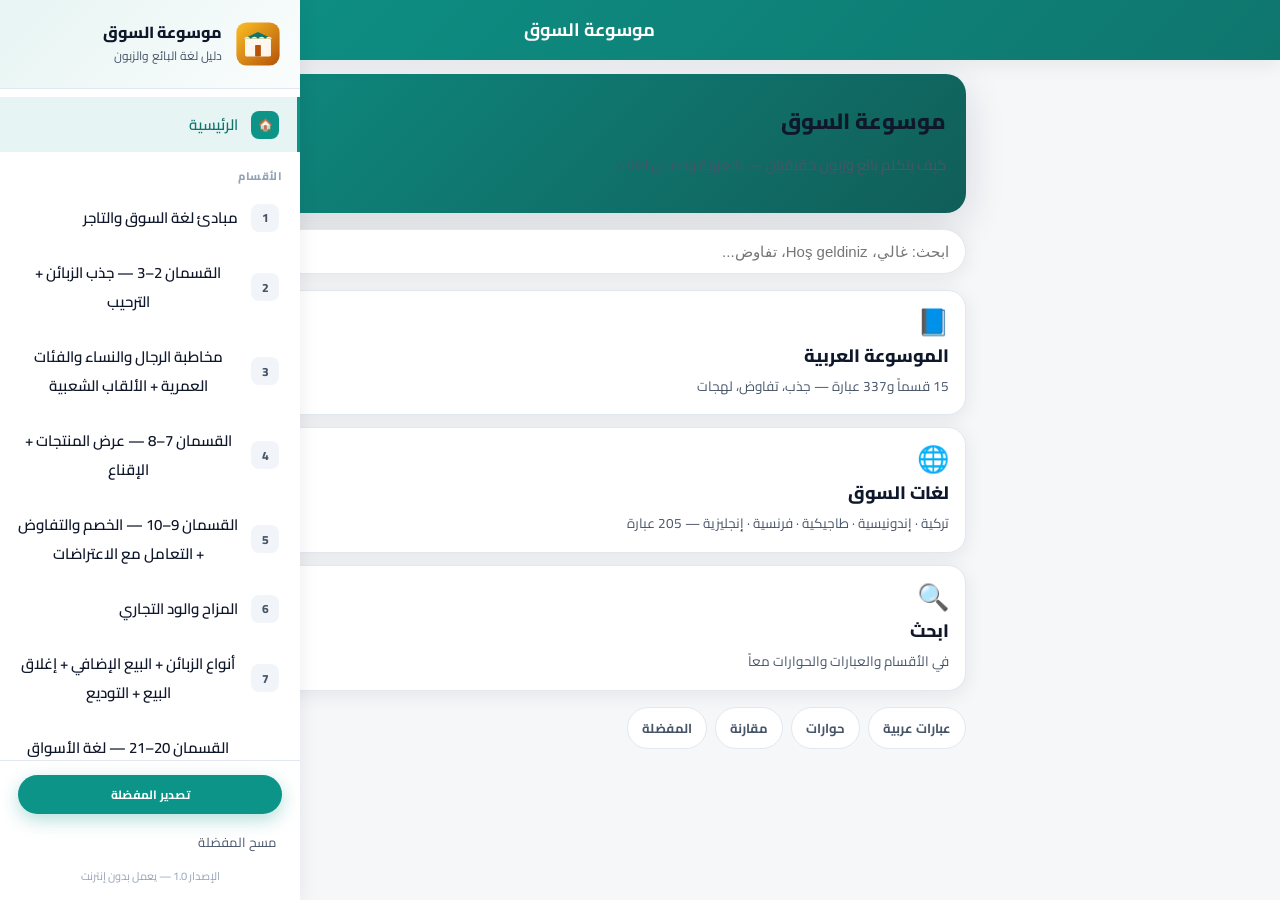
==== Souq/index.html @ 30dc5353 "Copy Souq marketplace from learn repo (arena/01a01a73-learn). Source: https://github.com/hishamalmus" ====
<!DOCTYPE html>
<html lang="ar" dir="rtl">
<head>
  <meta charset="UTF-8" />
  <meta name="viewport" content="width=device-width, initial-scale=1.0, viewport-fit=cover" />
  <meta name="theme-color" content="#b45309" />
  <meta name="description" content="موسوعة لغة السوق والبائع والزبون — دليل شامل لعبارات وأساليب البيع والجذب والتفاوض في الأسواق العربية." />
  <meta name="apple-mobile-web-app-capable" content="yes" />
  <meta name="apple-mobile-web-app-status-bar-style" content="black-translucent" />
  <meta name="apple-mobile-web-app-title" content="موسوعة السوق" />
  <link rel="manifest" href="manifest.json" />
  <link rel="icon" type="image/svg+xml" href="icons/icon-192.svg" />
  <link rel="apple-touch-icon" href="icons/icon-192.svg" />
  <link rel="stylesheet" href="css/styles.css" />
  <title>موسوعة السوق</title>
</head>
<body>
  <div id="app">
    <!-- شاشة البداية -->
    <div id="splash" class="splash">
      <div class="splash-logo">
        <svg viewBox="0 0 200 200" width="120" height="120" aria-hidden="true">
          <defs>
            <linearGradient id="sg" x1="0" y1="0" x2="1" y2="1">
              <stop offset="0%" stop-color="#fbbf24"/>
              <stop offset="100%" stop-color="#b45309"/>
            </linearGradient>
          </defs>
          <rect x="10" y="10" width="180" height="180" rx="42" fill="url(#sg)"/>
          <!-- واجهة المحل -->
          <rect x="46" y="78" width="108" height="74" rx="6" fill="#fff7ed"/>
          <!-- المظلة المخططة -->
          <path d="M40 78 L100 50 L160 78 Z" fill="#0f766e"/>
          <path d="M40 78 q15 -16 30 0 q15 -16 30 0 q15 -16 30 0 q15 -16 30 0 L160 78 Z" fill="#fef3c7"/>
          <!-- الباب -->
          <rect x="88" y="104" width="24" height="48" rx="3" fill="#b45309"/>
          <!-- نجمة/عملة -->
          <circle cx="100" cy="128" r="9" fill="#fbbf24"/>
          <text x="100" y="133" text-anchor="middle" font-size="13" font-weight="800" fill="#92400e">س</text>
        </svg>
      </div>
      <h1 class="splash-title">موسوعة السوق</h1>
      <p class="splash-sub">لغة البائع والزبون في الأسواق العربية</p>
      <div class="splash-loader"><span></span></div>
    </div>

    <!-- الترويسة -->
    <header class="app-header" id="appHeader" hidden>
      <button id="menuBtn" class="icon-btn" aria-label="القائمة">
        <svg viewBox="0 0 24 24" width="24" height="24"><path fill="currentColor" d="M3 6h18v2H3zm0 5h18v2H3zm0 5h18v2H3z"/></svg>
      </button>
      <div class="header-title">
        <h1 id="sectionTitle">موسوعة السوق</h1>
      </div>
      <div class="header-actions">
        <button id="searchBtn" class="icon-btn" aria-label="بحث">
          <svg viewBox="0 0 24 24" width="22" height="22"><path fill="currentColor" d="M15.5 14h-.8l-.3-.3a6.5 6.5 0 10-.7.7l.3.3v.8l5 5 1.5-1.5-5-5zm-6 0A4.5 4.5 0 1114 9.5 4.5 4.5 0 019.5 14z"/></svg>
        </button>
        <button id="textSizeBtn" class="icon-btn" aria-label="حجم الخط">
          <svg viewBox="0 0 24 24" width="22" height="22"><path fill="currentColor" d="M9 4v3h5v12h3V7h5V4H9zm-6 8h3v7h3v-7h3V9H3v3z"/></svg>
        </button>
        <button id="themeBtn" class="icon-btn" aria-label="الوضع الليلي">
          <svg viewBox="0 0 24 24" width="22" height="22"><path fill="currentColor" d="M12 3a9 9 0 1 0 9 9c0-.46-.04-.92-.1-1.36a5.389 5.389 0 0 1-4.4 2.26 5.403 5.403 0 0 1-3.14-9.8c-.44-.06-.9-.1-1.36-.1z"/></svg>
        </button>
        <button id="installBtn" class="icon-btn install-btn" hidden aria-label="تثبيت التطبيق">
          <svg viewBox="0 0 24 24" width="24" height="24"><path fill="currentColor" d="M12 3a1 1 0 011 1v9.59l3.3-3.3a1 1 0 111.4 1.42l-5 5a1 1 0 01-1.4 0l-5-5a1 1 0 111.4-1.42l3.3 3.3V4a1 1 0 011-1zM4 19a1 1 0 011-1h14a1 1 0 110 2H5a1 1 0 01-1-1z"/></svg>
        </button>
      </div>
    </header>

    <!-- القائمة الجانبية -->
    <div id="drawerOverlay" class="drawer-overlay" hidden></div>
    <nav id="drawer" class="drawer" hidden>
      <div class="drawer-header">
        <svg viewBox="0 0 200 200" width="48" height="48">
          <defs><linearGradient id="sg2" x1="0" y1="0" x2="1" y2="1"><stop offset="0%" stop-color="#fbbf24"/><stop offset="100%" stop-color="#b45309"/></linearGradient></defs>
          <rect x="10" y="10" width="180" height="180" rx="42" fill="url(#sg2)"/>
          <rect x="46" y="78" width="108" height="74" rx="6" fill="#fff7ed"/>
          <path d="M40 78 L100 50 L160 78 Z" fill="#0f766e"/>
          <path d="M40 78 q15 -16 30 0 q15 -16 30 0 q15 -16 30 0 q15 -16 30 0 L160 78 Z" fill="#fef3c7"/>
          <rect x="88" y="104" width="24" height="48" rx="3" fill="#b45309"/>
        </svg>
        <div>
          <h2>موسوعة السوق</h2>
          <p>دليل لغة البائع والزبون</p>
        </div>
      </div>
      <ul id="navList" class="nav-list"></ul>
      <div class="drawer-footer">
        <div style="display:flex;gap:10px;justify-content:center;margin-bottom:10px;">
          <button id="exportData" class="btn-primary" style="padding:8px 12px;font-size:12px;">تصدير المفضلة</button>
          <input type="file" id="importDataFile" accept=".json" hidden>
        </div>
        <button id="resetFavs" class="text-btn">مسح المفضلة</button>
        <p class="version">الإصدار 1.0 — يعمل بدون إنترنت</p>
      </div>
    </nav>

    <!-- المحتوى -->
    <main id="content" class="content" hidden></main>

    <!-- شريط التنقل السفلي -->
    <nav class="bottom-nav" id="bottomNav" hidden>
      <button class="nav-tab active" data-route="home">
        <svg viewBox="0 0 24 24" width="22" height="22"><path fill="currentColor" d="M12 3l9 8h-3v9h-5v-6h-2v6H6v-9H3z"/></svg>
        <span>الرئيسية</span>
      </button>
      <button class="nav-tab" data-route="chapters">
        <svg viewBox="0 0 24 24" width="22" height="22"><path fill="currentColor" d="M4 4h7v16H4zm9 0h7v16h-7zM6 7h3v2H6zm9 0h3v2h-3z"/></svg>
        <span>الأقسام</span>
      </button>
      <button class="nav-tab" data-route="phrases">
        <svg viewBox="0 0 24 24" width="22" height="22"><path fill="currentColor" d="M4 6h16v3H4zm0 5h16v3H4zm0 5h10v3H4z"/></svg>
        <span>العبارات</span>
      </button>
      <button class="nav-tab" data-route="languages">
        <svg viewBox="0 0 24 24" width="22" height="22"><path fill="currentColor" d="M12 2a10 10 0 100 20 10 10 0 000-20zm7.4 9h-3.1a15.4 15.4 0 00-1.3-5.3A8.03 8.03 0 0119.4 11zM12 4c.9 1.5 1.7 3.6 2 7H10c.3-3.4 1.1-5.5 2-7zM4.6 13h3.1c.2 1.9.7 3.7 1.3 5.3A8.03 8.03 0 014.6 13zm3.1-2H4.6A8.03 8.03 0 019 5.7 15.4 15.4 0 007.7 11zM12 20c-.9-1.5-1.7-3.6-2-7h4c-.3 3.4-1.1 5.5-2 7zm3.3-1.7c.6-1.6 1.1-3.4 1.3-5.3h3.1a8.03 8.03 0 01-4.4 5.3z"/></svg>
        <span>اللغات</span>
      </button>
    </nav>

    <!-- زر العودة للأعلى -->
    <button id="toTop" class="to-top" hidden aria-label="الأعلى">
      <svg viewBox="0 0 24 24" width="24" height="24"><path fill="currentColor" d="M7.4 15.4L12 10.8l4.6 4.6L18 14l-6-6-6 6z"/></svg>
    </button>

    <div id="toast" class="toast" hidden></div>
  </div>

  <script src="js/data.js"></script>
  <script src="js/app.js"></script>
</body>
</html>
---- Souq/css/styles.css ----
/* ===== الخطوط والإعدادات العامة ===== */
@font-face {
  font-family: 'Cairo';
  src: url('fonts/Cairo-Variable.ttf') format('truetype');
  font-weight: 200 1000;
  font-display: swap;
}
:root{
  --teal-50:#f0fdfa; --teal-100:#ccfbf1; --teal-500:#14b8a6; --teal-600:#0d9488; --teal-700:#0f766e; --teal-800:#115e59;
  --amber:#f59e0b; --amber-light:#fbbf24;
  --rose:#e11d48; --rose-light:#fb7185;
  --green:#16a34a; --blue:#2563eb; --purple:#7c3aed; --orange:#ea580c;
  --bg:#f6f7f9; --surface:#ffffff; --surface-2:#f1f5f9;
  --text:#0f172a; --text-soft:#475569; --text-mute:#94a3b8;
  --border:#e2e8f0; --shadow:0 4px 20px rgba(15,23,42,.08); --shadow-lg:0 12px 40px rgba(15,23,42,.14);
  --radius:16px; --radius-sm:10px;
  --header-h:60px; --bottom-h:64px;
}
[data-theme="dark"]{
  --bg:#0b1220; --surface:#111c30; --surface-2:#0f1829;
  --text:#e8edf5; --text-soft:#aebbd0; --text-mute:#6b7a93;
  --border:#1e2c44; --shadow:0 4px 20px rgba(0,0,0,.4); --shadow-lg:0 12px 40px rgba(0,0,0,.55);
}
*{box-sizing:border-box;margin:0;padding:0;-webkit-tap-highlight-color:transparent}
html{scroll-behavior:smooth}
body{
  font-family:"Cairo", "Segoe UI",Tahoma,"Helvetica Neue",system-ui,sans-serif;
  background:var(--bg); color:var(--text); line-height:1.85;
  -webkit-font-smoothing:antialiased; overflow-x:hidden;
  padding-bottom:env(safe-area-inset-bottom);
}
h1,h2,h3,h4{font-weight:800;line-height:1.4}
button{font-family:inherit;cursor:pointer;border:none;background:none;color:inherit}
ul{list-style:none}
a{color:var(--teal-600);text-decoration:none}
img{max-width:100%}

/* ===== شاشة البداية ===== */
.splash{
  position:fixed;inset:0;z-index:9999;display:flex;flex-direction:column;align-items:center;justify-content:center;
  background:linear-gradient(160deg,#0f766e,#0b1220);color:#fff;text-align:center;gap:16px;
  transition:opacity .6s ease, visibility .6s;
}
.splash.hide{opacity:0;visibility:hidden}
.splash-logo{animation:pulse 2s ease-in-out infinite}
.splash-title{font-size:28px;letter-spacing:.5px}
.splash-sub{color:#99f6e4;font-size:16px;margin-top:-6px}
.splash-loader{width:42px;height:42px;border:3px solid rgba(255,255,255,.2);border-top-color:#fbbf24;border-radius:50%;animation:spin .9s linear infinite}
@keyframes spin{to{transform:rotate(360deg)}}
@keyframes pulse{0%,100%{transform:scale(1)}50%{transform:scale(1.06)}}

/* ===== الترويسة ===== */
.app-header{
  position:fixed;top:0;left:0;right:0;height:var(--header-h);z-index:100;
  display:flex;align-items:center;gap:12px;padding:0 14px;
  background:linear-gradient(135deg,var(--teal-600),var(--teal-700));color:#fff;
  padding-top:env(safe-area-inset-top);box-shadow:var(--shadow);
}
.app-header h1{font-size:18px;font-weight:700;flex:1;text-align:center;margin-top:env(safe-area-inset-top)}
.icon-btn{width:42px;height:42px;border-radius:50%;display:flex;align-items:center;justify-content:center;color:#fff;transition:background .2s}
.icon-btn:active{background:rgba(255,255,255,.18)}
.install-btn{background:rgba(255,255,255,.18)}
.header-actions { display: flex; align-items: center; gap: 8px; }

/* Text Sizer */
.app-content { transition: font-size 0.3s; }
body.text-lg .content, body.text-lg .card p, body.text-lg .card li { font-size: 110%; }
body.text-sm .content, body.text-sm .card p, body.text-sm .card li { font-size: 90%; }


/* ===== القائمة الجانبية ===== */
.drawer-overlay{position:fixed;inset:0;background:rgba(0,0,0,.5);z-index:200;opacity:0;transition:opacity .3s}
.drawer-overlay.show{opacity:1}
.drawer{
  position:fixed;top:0;right:0;bottom:0;width:86%;max-width:340px;z-index:300;
  background:var(--surface);box-shadow:var(--shadow-lg);transform:translateX(100%);
  transition:transform .32s cubic-bezier(.4,0,.2,1);display:flex;flex-direction:column;
  padding-top:env(safe-area-inset-top);
}
.drawer.show{transform:translateX(0)}
.drawer-header{display:flex;align-items:center;gap:12px;padding:20px 18px;border-bottom:1px solid var(--border);background:linear-gradient(135deg,rgba(13,148,136,.1),rgba(13,148,136,.02))}
.drawer-header h2{font-size:16px}
.drawer-header p{font-size:12px;color:var(--text-soft);margin-top:2px}
.nav-list{flex:1;overflow-y:auto;padding:8px 0}
.nav-item{
  display:flex;align-items:center;gap:13px;padding:13px 18px;width:100%;font-size:15px;font-weight:600;
  color:var(--text);transition:background .15s;border-right:3px solid transparent;
}
.nav-item:active{background:var(--surface-2)}
.nav-item.active{background:rgba(13,148,136,.1);color:var(--teal-700);border-right-color:var(--teal-600)}
[data-theme="dark"] .nav-item.active{color:var(--teal-500)}
.nav-item .ni-num{display:inline-flex;align-items:center;justify-content:center;width:28px;height:28px;border-radius:8px;background:var(--surface-2);font-size:12px;font-weight:800;color:var(--text-soft);flex-shrink:0}
.nav-item.active .ni-num{background:var(--teal-600);color:#fff}
.drawer-footer{padding:14px 18px;border-top:1px solid var(--border)}
.text-btn{color:var(--text-soft);font-size:13px;padding:6px}
.text-btn:active{color:var(--rose)}
.version{font-size:11px;color:var(--text-mute);text-align:center;margin-top:6px}

/* ===== المحتوى ===== */
.content{padding:calc(var(--header-h) + 14px) 14px calc(var(--bottom-h) + 24px);max-width:820px;margin:0 auto}

/* البطاقات */
.card{background:var(--surface);border-radius:var(--radius);padding:18px;box-shadow:var(--shadow);margin-bottom:14px;border:1px solid var(--border)}
.card h2{font-size:19px;margin-bottom:10px;display:flex;align-items:center;gap:8px}
.card h3{font-size:16px;margin:14px 0 8px;color:var(--teal-700)}
[data-theme="dark"] .card h3{color:var(--teal-500)}
.card p,.card li{color:var(--text-soft);font-size:15px}
.card ul{padding-right:4px}
.card ul li{position:relative;padding-right:22px;margin:7px 0}
.card ul li::before{content:"";position:absolute;right:4px;top:11px;width:7px;height:7px;border-radius:50%;background:var(--teal-500)}

/* البطل في الرئيسية */
.hero{
  background:linear-gradient(135deg,var(--teal-600),var(--teal-800));color:#fff;border-radius:20px;padding:24px 20px;margin-bottom:16px;
  box-shadow:var(--shadow-lg);position:relative;overflow:hidden;
}
.hero::after{content:"";position:absolute;left:-30px;bottom:-30px;width:140px;height:140px;background:rgba(255,255,255,.08);border-radius:50%}
.hero h1{font-size:22px;margin-bottom:8px}
.hero p{color:#ccfbf1;font-size:14.5px}
.hero-stats{display:flex;gap:10px;margin-top:16px;flex-wrap:wrap}
.hero-stat{background:rgba(255,255,255,.15);border-radius:12px;padding:10px 14px;flex:1;min-width:90px;backdrop-filter:blur(4px)}
.hero-stat .v{font-size:20px;font-weight:800}
.hero-stat .l{font-size:11px;color:#ccfbf1}

/* شبكة الأقسام */
.section-grid{display:grid;grid-template-columns:repeat(2,1fr);gap:12px}
.section-tile{
  background:var(--surface);border-radius:var(--radius);padding:16px 12px;text-align:center;
  box-shadow:var(--shadow);border:1px solid var(--border);transition:transform .15s,box-shadow .15s;
  display:flex;flex-direction:column;align-items:center;gap:8px;
}
.section-tile:active{transform:scale(.97)}
.section-tile .ic{width:48px;height:48px;border-radius:14px;display:flex;align-items:center;justify-content:center;color:#fff;font-size:22px}
.section-tile .t{font-size:13.5px;font-weight:700;color:var(--text);line-height:1.4}
.section-tile .n{font-size:11px;color:var(--text-mute)}

/* علامات الألوان */
.c-teal{background:linear-gradient(135deg,#f59e0b,#b45309)}
.c-amber{background:linear-gradient(135deg,#fbbf24,#d97706)}
.c-rose{background:linear-gradient(135deg,#fb7185,#be123c)}
.c-green{background:linear-gradient(135deg,#34d399,#047857)}
.c-blue{background:linear-gradient(135deg,#60a5fa,#1d4ed8)}
.c-purple{background:linear-gradient(135deg,#a78bfa,#6d28d9)}
.c-orange{background:linear-gradient(135deg,#fb923c,#c2410c)}
.c-slate{background:linear-gradient(135deg,#64748b,#334155)}
.c-cyan{background:linear-gradient(135deg,#22d3ee,#0e7490)}

/* محددات السنوات */
.year-tabs{display:flex;gap:8px;margin-bottom:14px;overflow-x:auto;padding-bottom:4px}
.year-tab{
  padding:10px 18px;border-radius:30px;background:var(--surface);border:1px solid var(--border);
  font-weight:700;font-size:14px;white-space:nowrap;color:var(--text-soft);transition:all .2s
}
.year-tab.active{background:var(--teal-600);color:#fff;border-color:var(--teal-600);box-shadow:0 4px 14px rgba(13,148,136,.35)}
.quarter-block{background:var(--surface);border-radius:var(--radius);padding:16px;margin-bottom:14px;border:1px solid var(--border);box-shadow:var(--shadow)}
.quarter-block > h2{font-size:17px;color:var(--teal-700);margin-bottom:12px;display:flex;align-items:center;gap:8px;flex-wrap:wrap}
[data-theme="dark"] .quarter-block > h2{color:var(--teal-500)}
.month{background:var(--surface-2);border-radius:var(--radius-sm);padding:14px;margin-bottom:10px;border:1px solid var(--border)}
.month h3{font-size:15px;margin:0 0 8px;color:var(--text)}
.week{padding:8px 10px;background:var(--surface);border-radius:8px;margin:6px 0;border-right:3px solid var(--teal-500)}
.week h4{font-size:13.5px;color:var(--teal-700);margin-bottom:4px}
[data-theme="dark"] .week h4{color:var(--teal-500)}
.week li{font-size:13.5px;margin:3px 0;padding-right:18px}
.week li::before{top:10px;width:6px;height:6px}

/* الصناديق المميزة */
.box{border-radius:var(--radius-sm);padding:13px 15px;margin:12px 0;border-right:4px solid}
.box.tip{background:rgba(13,148,136,.08);border-color:var(--teal-600)}
.box.warn{background:rgba(245,158,11,.1);border-color:var(--amber)}
.box.danger{background:rgba(225,29,72,.08);border-color:var(--rose)}
.box.info{background:rgba(37,99,235,.08);border-color:var(--blue)}
.box.success{background:rgba(22,163,74,.08);border-color:var(--green)}
.box .bt{font-weight:800;margin-bottom:4px;display:block}
.box.tip .bt{color:var(--teal-700)}
.box.warn .bt{color:var(--amber)}
.box.danger .bt{color:var(--rose)}
.box.info .bt{color:var(--blue)}
.box.success .bt{color:var(--green)}
[data-theme="dark"] .box{background:rgba(255,255,255,.04)}

/* الجداول */
.table-wrap{overflow-x:auto;margin:12px 0;border-radius:var(--radius-sm);border:1px solid var(--border)}
table{width:100%;border-collapse:collapse;font-size:13.5px;min-width:420px}
th,td{padding:10px 12px;text-align:right;border-bottom:1px solid var(--border)}
th{background:var(--teal-600);color:#fff;font-weight:700;white-space:nowrap}
tr:nth-child(even){background:var(--surface-2)}
td{color:var(--text-soft)}

/* قائمة الأخطاء */
.error-item{background:var(--surface);border-radius:var(--radius-sm);padding:13px 15px;margin-bottom:8px;border:1px solid var(--border);border-right:3px solid var(--rose)}
.error-item .et{font-weight:700;font-size:14.5px;margin-bottom:4px;display:flex;gap:8px;align-items:flex-start}
.error-item .et .num{background:var(--rose);color:#fff;border-radius:6px;padding:1px 8px;font-size:12px;flex-shrink:0}
.error-item .sol{font-size:13.5px;color:var(--text-soft);padding-top:6px;border-top:1px dashed var(--border);margin-top:6px}
.error-item .sol b{color:var(--green)}

/* الحالات العملية */
.scenario{background:var(--surface);border-radius:var(--radius);padding:15px;margin-bottom:12px;border:1px solid var(--border);box-shadow:var(--shadow)}
.scenario h3{font-size:15.5px;margin-bottom:8px;color:var(--text)}
.scenario .sit{background:var(--surface-2);border-radius:8px;padding:10px 12px;font-size:14px;margin-bottom:8px;color:var(--text-soft)}
.scenario .say{background:rgba(13,148,136,.08);border-radius:8px;padding:10px 12px;font-size:14px;color:var(--text);margin-bottom:6px;border-right:3px solid var(--teal-600)}
.scenario .say b{color:var(--teal-700)}
[data-theme="dark"] .scenario .say b{color:var(--teal-500)}

/* البحث */
.search-box{position:relative;margin-bottom:14px}
.search-box input{width:100%;padding:13px 16px 13px 44px;border-radius:30px;border:1px solid var(--border);background:var(--surface);color:var(--text);font-size:15px;box-shadow:var(--shadow)}
.search-box input:focus{outline:none;border-color:var(--teal-500)}
.search-box svg{position:absolute;left:14px;top:50%;transform:translateY(-50%);color:var(--text-mute)}

/* قائمة الكتب/الدورات */
.item-card{display:flex;gap:12px;background:var(--surface);border-radius:var(--radius-sm);padding:12px;margin-bottom:10px;border:1px solid var(--border)}
.item-card .rank{width:38px;height:38px;border-radius:10px;display:flex;align-items:center;justify-content:center;color:#fff;font-weight:800;flex-shrink:0;background:var(--teal-600)}
.item-card .body{flex:1}
.item-card h4{font-size:15px;margin-bottom:3px}
.item-card .meta{font-size:12px;color:var(--text-mute);margin-bottom:5px}
.item-card .desc{font-size:13.5px;color:var(--text-soft)}
.tag{display:inline-block;padding:2px 9px;border-radius:20px;font-size:11px;font-weight:700;margin-left:5px}
.tag.free{background:rgba(22,163,74,.12);color:var(--green)}
.tag.paid{background:rgba(245,158,11,.12);color:var(--amber)}
.tag.stage{background:rgba(13,148,136,.12);color:var(--teal-600)}

/* لوحة المتابعة */
.progress-ring-wrap{display:flex;flex-direction:column;align-items:center;padding:10px 0}
.progress-ring{position:relative;width:150px;height:150px}
.progress-ring svg{transform:rotate(-90deg)}
.progress-ring .pct{position:absolute;inset:0;display:flex;flex-direction:column;align-items:center;justify-content:center}
.progress-ring .pct .n{font-size:34px;font-weight:800;color:var(--teal-600)}
.progress-ring .pct .l{font-size:12px;color:var(--text-mute)}
.goal-section{margin-bottom:16px}
.goal-section h3{font-size:15px;display:flex;align-items:center;gap:7px;margin-bottom:10px}
.check-item{display:flex;align-items:flex-start;gap:10px;padding:11px 12px;background:var(--surface);border-radius:10px;margin-bottom:7px;border:1px solid var(--border);transition:background .2s}
.check-item.done{background:rgba(13,148,136,.07)}
.check-item .chk{width:23px;height:23px;border-radius:6px;border:2px solid var(--border);flex-shrink:0;display:flex;align-items:center;justify-content:center;margin-top:1px;transition:all .2s}
.check-item.done .chk{background:var(--teal-600);border-color:var(--teal-600)}
.check-item .chk svg{width:15px;height:15px;color:#fff;opacity:0}
.check-item.done .chk svg{opacity:1}
.check-item .txt{font-size:14px;color:var(--text);flex:1}
.check-item.done .txt{text-decoration:line-through;color:var(--text-mute)}
.kpi-grid{display:grid;grid-template-columns:repeat(2,1fr);gap:10px}
.kpi{background:var(--surface);border-radius:12px;padding:13px;text-align:center;border:1px solid var(--border)}
.kpi .v{font-size:22px;font-weight:800;color:var(--teal-600)}
.kpi .l{font-size:11.5px;color:var(--text-soft);margin-top:2px}

/* شريط KPIs للتقدم */
.bar{height:8px;background:var(--surface-2);border-radius:8px;overflow:hidden;margin-top:8px}
.bar > span{display:block;height:100%;background:linear-gradient(90deg,var(--teal-500),var(--teal-700));border-radius:8px;transition:width .5s}

/* زر القسم/الإكمال */
.btn-primary{display:inline-flex;align-items:center;justify-content:center;gap:8px;padding:12px 22px;background:var(--teal-600);color:#fff;border-radius:30px;font-weight:700;font-size:15px;box-shadow:0 6px 18px rgba(13,148,136,.3);transition:transform .15s;width:100%}
.btn-primary:active{transform:scale(.98)}
.btn-primary.ghost{background:var(--surface);color:var(--teal-700);border:1.5px solid var(--teal-600);box-shadow:none}

/* تنقل سفلي */
.bottom-nav{
  position:fixed;bottom:0;left:0;right:0;height:var(--bottom-h);z-index:100;
  display:flex;background:var(--surface);border-top:1px solid var(--border);
  padding-bottom:env(safe-area-inset-bottom);box-shadow:0 -4px 20px rgba(15,23,42,.06);
}
.nav-tab{flex:1;display:flex;flex-direction:column;align-items:center;justify-content:center;gap:3px;color:var(--text-mute);font-size:11px;font-weight:600;transition:color .2s}
.nav-tab.active{color:var(--teal-600)}

/* زر الأعلى */
.to-top{position:fixed;bottom:calc(var(--bottom-h) + 14px);left:14px;width:46px;height:46px;border-radius:50%;background:var(--teal-600);color:#fff;display:flex;align-items:center;justify-content:center;box-shadow:var(--shadow-lg);z-index:90}

/* التوست */
.toast{position:fixed;bottom:calc(var(--bottom-h) + 20px);left:50%;transform:translateX(-50%);background:var(--text);color:var(--bg);padding:11px 22px;border-radius:30px;font-size:14px;font-weight:600;z-index:500;box-shadow:var(--shadow-lg);animation:toastIn .3s}
@keyframes toastIn{from{opacity:0;transform:translate(-50%,10px)}to{opacity:1;transform:translate(-50%,0)}}

/* العناوين الفرعية */
.sec-intro{color:var(--text-soft);font-size:14.5px;margin-bottom:14px;padding:12px 14px;background:var(--surface);border-radius:var(--radius-sm);border-right:3px solid var(--teal-500)}

/* شبكة العادات */
.routine-block{display:grid;grid-template-columns:repeat(2,1fr);gap:10px;margin-bottom:14px}
.routine{background:var(--surface);border-radius:14px;padding:14px;border:1px solid var(--border)}
.routine h4{font-size:14px;margin-bottom:8px;display:flex;align-items:center;gap:6px}
.routine.morning h4{color:var(--amber)}
.routine.work h4{color:var(--blue)}
.routine.evening h4{color:var(--purple)}
.routine.night h4{color:var(--teal-600)}
.routine li{font-size:13px;padding-right:16px;margin:5px 0;position:relative}
.routine li::before{content:"";position:absolute;right:2px;top:9px;width:5px;height:5px;border-radius:50%;background:currentColor;opacity:.6}

/* الأكورديون */
.acc-item{background:var(--surface);border:1px solid var(--border);border-radius:12px;margin-bottom:8px;overflow:hidden}
.acc-head{width:100%;display:flex;align-items:center;justify-content:space-between;padding:13px 15px;font-weight:700;font-size:14.5px;text-align:right}
.acc-head .arr{transition:transform .25s;color:var(--teal-600)}
.acc-item.open .acc-head .arr{transform:rotate(180deg)}
.acc-body{max-height:0;overflow:hidden;transition:max-height .3s ease;padding:0 15px}
.acc-item.open .acc-body{max-height:4000px;padding:0 15px 14px}

/* تمارين */
.exercise{background:var(--surface-2);border-radius:10px;padding:11px 13px;margin:8px 0;font-size:14px;border-right:3px solid var(--purple)}
.exercise b{color:var(--purple)}

/* استجابة */
@media(max-width:400px){
  .hero-stats{flex-direction:column}
  .drawer-content{width:100%}
}

@keyframes fadeIn {
  from { opacity: 0; transform: translateY(10px); }
  to { opacity: 1; transform: translateY(0); }
}

@keyframes highlightAnim {
  0% { transform: scale(1); background: var(--card-bg); }
  10% { transform: scale(1.05); background: var(--teal-700); box-shadow: 0 0 20px rgba(13, 148, 136, 0.5); }
  100% { transform: scale(1); background: var(--card-bg); box-shadow: 0 4px 6px var(--shadow); }
}
.highlight-anim {
  animation: highlightAnim 2s ease-out;
  border: 2px solid var(--teal-500) !important;
}

/* Modal Styles */
.coach-modal {
  position: fixed; top: 50%; left: 50%; transform: translate(-50%, -50%);
  width: 90%; max-width: 450px; background: var(--bg); border-radius: 20px;
  box-shadow: 0 25px 50px rgba(0,0,0,0.5); z-index: 2000;
  display: flex; flex-direction: column; max-height: 85vh;
}
.modal-header {
  display: flex; justify-content: space-between; align-items: center;
  padding: 20px; border-bottom: 1px solid var(--border);
}
.modal-header h3 { font-size: 18px; margin: 0; color: var(--text); }
.modal-body {
  padding: 20px; overflow-y: auto; font-size: 15px; line-height: 1.6;
}
.modal-footer {
  padding: 20px; border-top: 1px solid var(--border);
  display: flex; justify-content: flex-end; gap: 10px;
}
.modal-textarea {
  width: 100%; height: 120px; background: rgba(0,0,0,0.1); border: 1px solid var(--border);
  border-radius: 12px; padding: 15px; color: var(--text); font-family: inherit;
  resize: vertical; margin-top: 15px;
}
.modal-textarea:focus { outline: 2px solid var(--primary); }

@media(min-width:640px){
  .section-grid{grid-template-columns:repeat(3,1fr)}
  .kpi-grid{grid-template-columns:repeat(4,1fr)}
  .routine-block{grid-template-columns:repeat(4,1fr)}
}
@media(min-width:900px){
  .drawer{transform:translateX(0);right:auto;left:0;width:300px;box-shadow:var(--shadow)}
  .drawer-overlay{display:none!important}
  .app-header{padding-right:320px}
  .content{margin-right:300px;max-width:none}
  .bottom-nav{display:none}
  #menuBtn{display:none}
  .content{padding-bottom:30px}
}

/* شريط تمرير */
::-webkit-scrollbar{width:7px;height:7px}
::-webkit-scrollbar-thumb{background:var(--border);border-radius:10px}
::-webkit-scrollbar-thumb:hover{background:var(--text-mute)}

/* طباعة */
@media print{.app-header,.bottom-nav,.drawer,.to-top,.btn-primary,.speak-btn{display:none!important}.content{padding:0}}

/* جداول الجوال: كل صف يصير بطاقة */
@media(max-width:700px){
  .table-wrap{border:none;overflow:visible}
  .table-wrap table{min-width:0;border:none}
  .table-wrap thead{display:none}
  .table-wrap tr{
    display:block;background:var(--surface);border:1px solid var(--border);
    border-radius:14px;padding:10px 12px;margin-bottom:10px;box-shadow:var(--shadow);
  }
  .table-wrap td{
    display:flex;justify-content:space-between;align-items:flex-start;gap:12px;
    border:none;padding:7px 0;color:var(--text);
  }
  .table-wrap td+td{border-top:1px dashed var(--border)}
  .table-wrap td::before{
    content:attr(data-label);flex:0 0 38%;font-weight:800;color:var(--teal-700);font-size:12.5px;line-height:1.5;
  }
  [data-theme="dark"] .table-wrap td::before{color:var(--teal-500)}
  .table-wrap td>*{flex:1;text-align:left}
}

/* أزرار النطق */
.say{display:inline-flex;flex-direction:column;align-items:flex-start;gap:2px;vertical-align:middle;margin:3px 4px 3px 0;max-width:100%}
.say-block{display:flex;flex-direction:column;align-items:flex-start;gap:4px;margin:4px 0}
.say-inline{display:flex;flex-direction:column;align-items:flex-start;gap:2px;margin:4px 0}
.say-txt{line-height:1.7}
.say-sep{color:var(--text-mute);padding:0 2px}
.speak-btn{
  display:inline-flex;align-items:center;justify-content:center;gap:4px;
  width:30px;height:30px;border-radius:50%;background:rgba(13,148,136,.14);
  color:var(--teal-700);font-size:14px;vertical-align:middle;margin:0;
  border:1px solid rgba(13,148,136,.22);
}
.speak-btn:active{transform:scale(.92);background:rgba(13,148,136,.22)}
.speak-btn.wide{width:auto;height:30px;padding:0 10px;border-radius:16px;font-size:12.5px;font-weight:800}
[data-theme="dark"] .speak-btn{color:var(--teal-500)}
.phrase-actions{display:flex;flex-wrap:wrap;gap:6px;margin:8px 0}
.eq-box{margin-top:10px;padding-top:8px;border-top:1px dashed var(--border)}
.eq-title{font-size:12.5px;font-weight:800;color:var(--text-soft);margin-bottom:6px}
.eq-chip{
  display:inline-flex;align-items:center;gap:6px;padding:6px 10px;margin:3px 0 3px 4px;
  border-radius:20px;border:1px solid var(--border);background:var(--surface-2);
  font-size:12.5px;font-weight:700;max-width:100%;
}
.eq-chip .eq-txt{overflow:hidden;text-overflow:ellipsis;white-space:nowrap;max-width:180px}

/* حوارات تفاعلية */
.dlg-list{display:flex;flex-direction:column;gap:10px}
.dlg-item{
  background:var(--surface);border:1px solid var(--border);border-radius:16px;
  padding:14px 16px;text-align:right;box-shadow:var(--shadow);
}
.dlg-item .t{font-weight:800;font-size:15.5px}
.dlg-item .n{color:var(--text-mute);font-size:12.5px;margin-top:4px}
.lang-pills{display:flex;gap:6px;overflow-x:auto;padding:4px 0 8px}
.lang-pill{
  flex:0 0 auto;padding:8px 14px;border-radius:22px;border:1px solid var(--border);
  background:var(--surface);font-weight:800;font-size:13px;color:var(--text-soft);
}
.lang-pill.on{background:var(--teal-600);color:#fff;border-color:var(--teal-600)}
.chat{display:flex;flex-direction:column;gap:10px;margin:12px 0}
.bubble{
  max-width:92%;padding:10px 12px;border-radius:16px;position:relative;
  border:1px solid var(--border);background:var(--surface);
}
.bubble.seller{align-self:flex-start;background:rgba(13,148,136,.08);border-color:rgba(13,148,136,.25)}
.bubble.customer{align-self:flex-end;background:var(--surface-2)}
.bubble .who{font-size:11.5px;font-weight:800;color:var(--teal-700);margin-bottom:3px}
.bubble .line{font-size:16px;font-weight:700;line-height:1.7}
.bubble .meaning{font-size:13px;color:var(--text-soft);margin-top:6px}
.bubble.hidden-role .line{filter:blur(6px);user-select:none}
.role-bar{display:flex;gap:8px;flex-wrap:wrap;margin:8px 0}
.hint-note{font-size:13.5px;color:var(--text-soft);background:rgba(245,158,11,.08);border-right:3px solid var(--amber);padding:10px 12px;border-radius:10px;margin:10px 0}

/* ============================================================
   أنماط خاصة بموسوعة السوق (Souq)
   ============================================================ */

/* رأس الفصل */
.chapter-head{background:linear-gradient(135deg,var(--teal-600),var(--teal-800));color:#fff;border-radius:20px;padding:20px;margin-bottom:16px;box-shadow:var(--shadow-lg);position:relative;overflow:hidden}
.chapter-head::after{content:"";position:absolute;left:-30px;bottom:-30px;width:140px;height:140px;background:rgba(255,255,255,.1);border-radius:50%}
.chapter-head .ch-num{display:inline-flex;align-items:center;justify-content:center;width:46px;height:46px;border-radius:14px;background:rgba(255,255,255,.18);font-size:24px;margin-left:12px}
.chapter-head h1{font-size:20px;margin-bottom:6px}
.chapter-head p{color:#fef3c7;font-size:13.5px}

/* جدول المحتويات داخل الفصل */
.toc{background:var(--surface);border:1px solid var(--border);border-radius:var(--radius);padding:14px 16px;margin-bottom:16px;box-shadow:var(--shadow)}
.toc .toc-title{font-size:13px;font-weight:800;color:var(--text-soft);margin-bottom:8px;display:flex;align-items:center;gap:6px}
.toc a{display:block;padding:7px 10px;border-radius:8px;color:var(--text-soft);font-size:14px;transition:background .15s}
.toc a:hover{background:var(--surface-2);color:var(--teal-700)}
[data-theme="dark"] .toc a:hover{color:var(--teal-500)}
.toc a .dot{display:inline-block;width:6px;height:6px;border-radius:50%;background:var(--teal-500);margin-left:8px;vertical-align:middle}

/* اقتباس/صندوق مقدمة الفصل */
blockquote{background:rgba(217,119,6,.08);border-right:4px solid var(--teal-600);border-radius:var(--radius-sm);padding:13px 16px;margin:12px 0;color:var(--text-soft);font-size:14.5px}
[data-theme="dark"] blockquote{background:rgba(245,158,11,.06)}
blockquote p{color:var(--text-soft)}

/* عناوين داخل المحتوى المعروضة من الماركدون */
.content h1{font-size:22px;margin:8px 0 14px;color:var(--text)}
.content h2{font-size:18px;margin:20px 0 10px;color:var(--teal-700);display:flex;align-items:center;gap:8px;scroll-margin-top:calc(var(--header-h) + 16px)}
[data-theme="dark"] .content h2{color:var(--teal-500)}
.content h3{font-size:15.5px;margin:16px 0 8px;color:var(--text)}
.content p{margin:10px 0;color:var(--text-soft);font-size:15px}
.content ul{margin:10px 0;padding-right:4px}
.content ul li{position:relative;padding-right:22px;margin:7px 0;color:var(--text-soft);font-size:15px}
.content ul li::before{content:"";position:absolute;right:4px;top:11px;width:7px;height:7px;border-radius:50%;background:var(--teal-500)}
.content ol{margin:10px 0;padding-right:26px;list-style:arabic-indic}
.content ol li{margin:7px 0;color:var(--text-soft);font-size:15px;padding-right:4px}
.content code{background:var(--surface-2);border:1px solid var(--border);border-radius:6px;padding:1px 6px;font-size:13px;direction:ltr;display:inline-block}
.content a{color:var(--teal-700);text-decoration:underline}
.content hr{border:none;border-top:1px dashed var(--border);margin:18px 0}

/* شارة/وسم صغير */
.badge{display:inline-block;padding:3px 9px;border-radius:20px;font-size:11.5px;font-weight:700;margin:2px 3px 2px 0;background:var(--surface-2);color:var(--text-soft);border:1px solid var(--border)}
.badge.gold{background:rgba(217,119,6,.12);color:var(--teal-700);border-color:rgba(217,119,6,.3)}
.badge.teal{background:rgba(13,148,136,.12);color:var(--teal-600)}
.badge.blue{background:rgba(37,99,235,.12);color:var(--blue)}
.badge.rose{background:rgba(225,29,72,.1);color:var(--rose)}
.badge.green{background:rgba(22,163,74,.12);color:var(--green)}
.badge.purple{background:rgba(124,58,237,.12);color:var(--purple)}
.badge.amber{background:rgba(245,158,11,.15);color:var(--amber)}

/* بطاقة العبارة (قاعدة العبارات) */
.phrase-card{position:relative;background:var(--surface);border:1px solid var(--border);border-radius:var(--radius);padding:15px;margin-bottom:12px;box-shadow:var(--shadow);border-right:4px solid var(--teal-600)}
.phrase-card.ml-card{border-right-color:#7c3aed;padding-left:46px}
.phrase-main{font-size:18px;font-weight:800;color:var(--text);line-height:1.6;margin-bottom:6px}
.ml-orig{font-size:20px;letter-spacing:.2px}
.ml-langline{font-size:12.5px;font-weight:800;color:var(--text-soft);margin-bottom:6px}
.ml-pron{font-size:13.5px;color:var(--teal-700);background:rgba(13,148,136,.08);border-radius:8px;padding:6px 10px;margin:6px 0 8px}
[data-theme="dark"] .ml-pron{color:var(--teal-500);background:rgba(20,184,166,.1)}
.compare-grid{display:grid;grid-template-columns:1fr;gap:10px}
.compare-cell{background:var(--surface-2);border:1px solid var(--border);border-radius:12px;padding:12px}
.compare-card h2{font-size:16px;margin-bottom:12px}
@media(min-width:720px){
  .compare-grid{grid-template-columns:repeat(2,1fr)}
}
@media(min-width:1100px){
  .compare-grid{grid-template-columns:repeat(5,1fr)}
}
.phrase-msa{font-size:14px;color:var(--text-soft);margin-bottom:8px}
.phrase-msa b{color:var(--teal-700)}
[data-theme="dark"] .phrase-msa b{color:var(--teal-500)}
.phrase-meta{display:flex;flex-wrap:wrap;gap:4px;margin:8px 0}
.phrase-notes{font-size:13px;color:var(--text-soft);background:var(--surface-2);border-radius:8px;padding:9px 11px;margin-top:8px}
.phrase-notes b{color:var(--text)}

/* شريط التصفية والبحث */
.filter-bar{background:var(--surface);border:1px solid var(--border);border-radius:var(--radius);padding:13px;margin-bottom:14px;box-shadow:var(--shadow)}
.filter-row{display:flex;gap:8px;flex-wrap:wrap;margin-top:8px}
.filter-select{flex:1;min-width:130px;padding:10px 12px;border-radius:10px;border:1px solid var(--border);background:var(--surface-2);color:var(--text);font-family:inherit;font-size:13.5px}
.filter-select:focus{outline:none;border-color:var(--teal-500)}
.result-count{font-size:13px;color:var(--text-mute);margin:4px 2px 12px;font-weight:700}

/* صفحة النظرة العامة */
.about-card{background:var(--surface);border:1px solid var(--border);border-radius:var(--radius);padding:18px;box-shadow:var(--shadow);margin-bottom:14px}
.about-meta{display:flex;flex-wrap:wrap;gap:8px;margin-top:10px}
.about-meta .badge{font-size:12px;padding:5px 11px}

/* ملخص إحصائي في الرئيسية */
.stat-pill{background:var(--surface);border:1px solid var(--border);border-radius:14px;padding:12px 14px;box-shadow:var(--shadow);display:flex;align-items:center;gap:10px}
.stat-pill .sp-ic{width:40px;height:40px;border-radius:11px;display:flex;align-items:center;justify-content:center;font-size:20px;background:linear-gradient(135deg,#f59e0b,#b45309);color:#fff;flex-shrink:0}
.stat-pill .sp-v{font-size:19px;font-weight:800;color:var(--text);line-height:1.1}
.stat-pill .sp-l{font-size:12px;color:var(--text-soft)}

/* تحسين عرض الجداول داخل المحتوى */
.content .table-wrap{margin:14px 0}
.content table{font-size:13px}
.content th,.content td{padding:9px 11px}

/* عناصر إضافية */
.nav-label{font-size:11px;font-weight:800;color:var(--text-mute);padding:14px 18px 4px;letter-spacing:.5px}
.fav-star{position:absolute;top:10px;left:10px;width:34px;height:34px;border-radius:50%;background:var(--surface-2);color:var(--text-mute);font-size:18px;display:flex;align-items:center;justify-content:center;transition:.15s;z-index:2}
.fav-star.on{background:rgba(245,158,11,.16);color:#f59e0b}
.fav-star:active{transform:scale(.9)}
.toc a{cursor:pointer}

.gate-list{display:flex;flex-direction:column;gap:12px;margin:4px 0 16px}
.gate{
  display:flex;flex-direction:column;align-items:flex-start;gap:4px;text-align:right;
  background:var(--surface);border:1px solid var(--border);border-radius:18px;
  padding:18px 16px;box-shadow:var(--shadow);
}
.gate:active{transform:scale(.99)}
.gate-ic{font-size:26px;line-height:1}
.gate-t{font-size:18px;font-weight:800}
.gate-n{font-size:13.5px;color:var(--text-soft);line-height:1.55}
.chip-row{display:flex;flex-wrap:wrap;gap:8px;margin-bottom:8px}
.chip{
  padding:8px 14px;border-radius:22px;border:1px solid var(--border);
  background:var(--surface);font-weight:700;font-size:13px;color:var(--text-soft);
}
.home-search{margin:0 0 16px}
.header-title{flex:1;min-width:0}
.header-title h1{overflow:hidden;text-overflow:ellipsis;white-space:nowrap;max-width:100%}
.toc a.on{background:rgba(13,148,136,.12);color:var(--teal-700);font-weight:800}

/* قراءة مريحة */
.reading{display:block}
.md-body{max-width:40rem}
.md-sec{
  background:var(--surface);border:1px solid var(--border);border-radius:16px;
  padding:8px 16px 12px;margin:16px 0;box-shadow:var(--shadow);
}
.md-sec > h2{margin-top:8px}
.md-sec > h2:first-child{margin-top:10px}
.phrase-sense{font-size:14.5px;color:var(--text);line-height:1.7;margin:4px 0 8px}
details.more{margin-top:8px}
details.more summary{
  cursor:pointer;font-weight:800;font-size:13px;color:var(--teal-700);
  list-style:none;padding:6px 0;
}
details.more summary::-webkit-details-marker{display:none}
details.more summary::after{content:" ▾";font-weight:700}
details.more[open] summary::after{content:" ▴"}
[data-theme="dark"] details.more summary{color:var(--teal-500)}
.more-body{padding-top:4px}

.content code, .md-body code{
  font-family:inherit;font-weight:800;font-size:15px;
  background:rgba(13,148,136,.1);border:1px solid rgba(13,148,136,.22);
  border-radius:10px;padding:2px 9px;direction:auto;display:inline-block;margin:1px 2px;
}
blockquote{
  background:var(--surface);box-shadow:var(--shadow);
  border-right:4px solid var(--amber);position:relative;
}
blockquote::before{content:"❝";position:absolute;left:12px;top:4px;font-size:22px;color:var(--amber);opacity:.7}

@media(max-width:959px){
  .reading .toc{
    position:sticky;top:calc(var(--header-h) + 8px);z-index:8;
    max-height:34vh;overflow:auto;margin-bottom:12px;
  }
}
@media(min-width:960px){
  .reading{
    display:grid;grid-template-columns:minmax(190px,230px) minmax(0,40rem);
    gap:22px;align-items:start;
  }
  .reading .toc{
    position:sticky;top:calc(var(--header-h) + 14px);
    max-height:calc(100vh - var(--header-h) - 40px);overflow:auto;
  }
  .md-body{max-width:40rem}
}
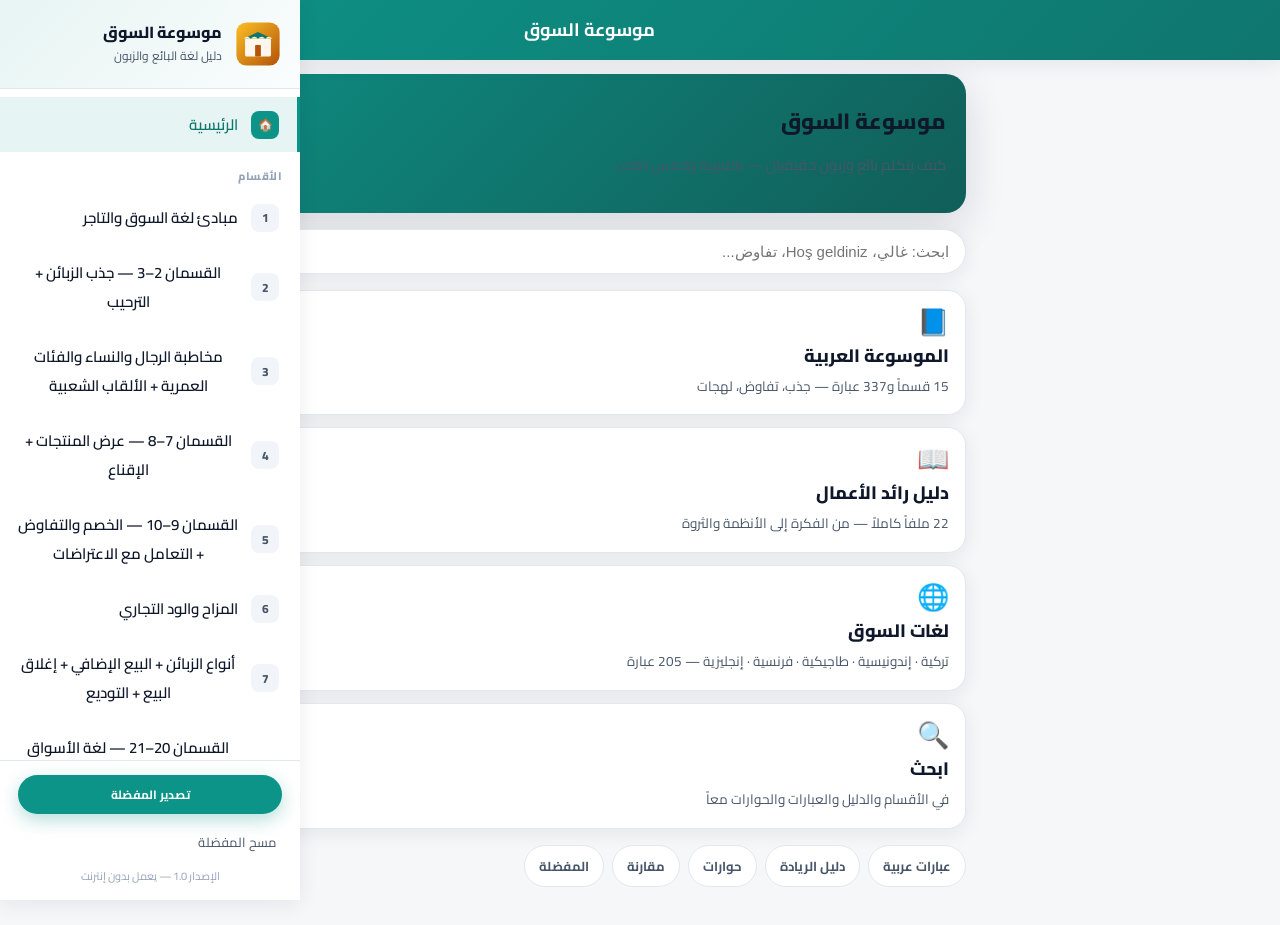
==== commit 435aa657: "Add full entrepreneur guide from mywork into Souq. Import every file from arena/01a01b01-mywork into" ====
--- a/Souq/index.html
+++ b/Souq/index.html
@@ -113,6 +113,10 @@
         <svg viewBox="0 0 24 24" width="22" height="22"><path fill="currentColor" d="M4 6h16v3H4zm0 5h16v3H4zm0 5h10v3H4z"/></svg>
         <span>العبارات</span>
       </button>
+      <button class="nav-tab" data-route="guide">
+        <svg viewBox="0 0 24 24" width="22" height="22"><path fill="currentColor" d="M6 4h11a2 2 0 012 2v14l-7-3-7 3V6a2 2 0 012-2z"/></svg>
+        <span>الدليل</span>
+      </button>
       <button class="nav-tab" data-route="languages">
         <svg viewBox="0 0 24 24" width="22" height="22"><path fill="currentColor" d="M12 2a10 10 0 100 20 10 10 0 000-20zm7.4 9h-3.1a15.4 15.4 0 00-1.3-5.3A8.03 8.03 0 0119.4 11zM12 4c.9 1.5 1.7 3.6 2 7H10c.3-3.4 1.1-5.5 2-7zM4.6 13h3.1c.2 1.9.7 3.7 1.3 5.3A8.03 8.03 0 014.6 13zm3.1-2H4.6A8.03 8.03 0 019 5.7 15.4 15.4 0 007.7 11zM12 20c-.9-1.5-1.7-3.6-2-7h4c-.3 3.4-1.1 5.5-2 7zm3.3-1.7c.6-1.6 1.1-3.4 1.3-5.3h3.1a8.03 8.03 0 01-4.4 5.3z"/></svg>
         <span>اللغات</span>
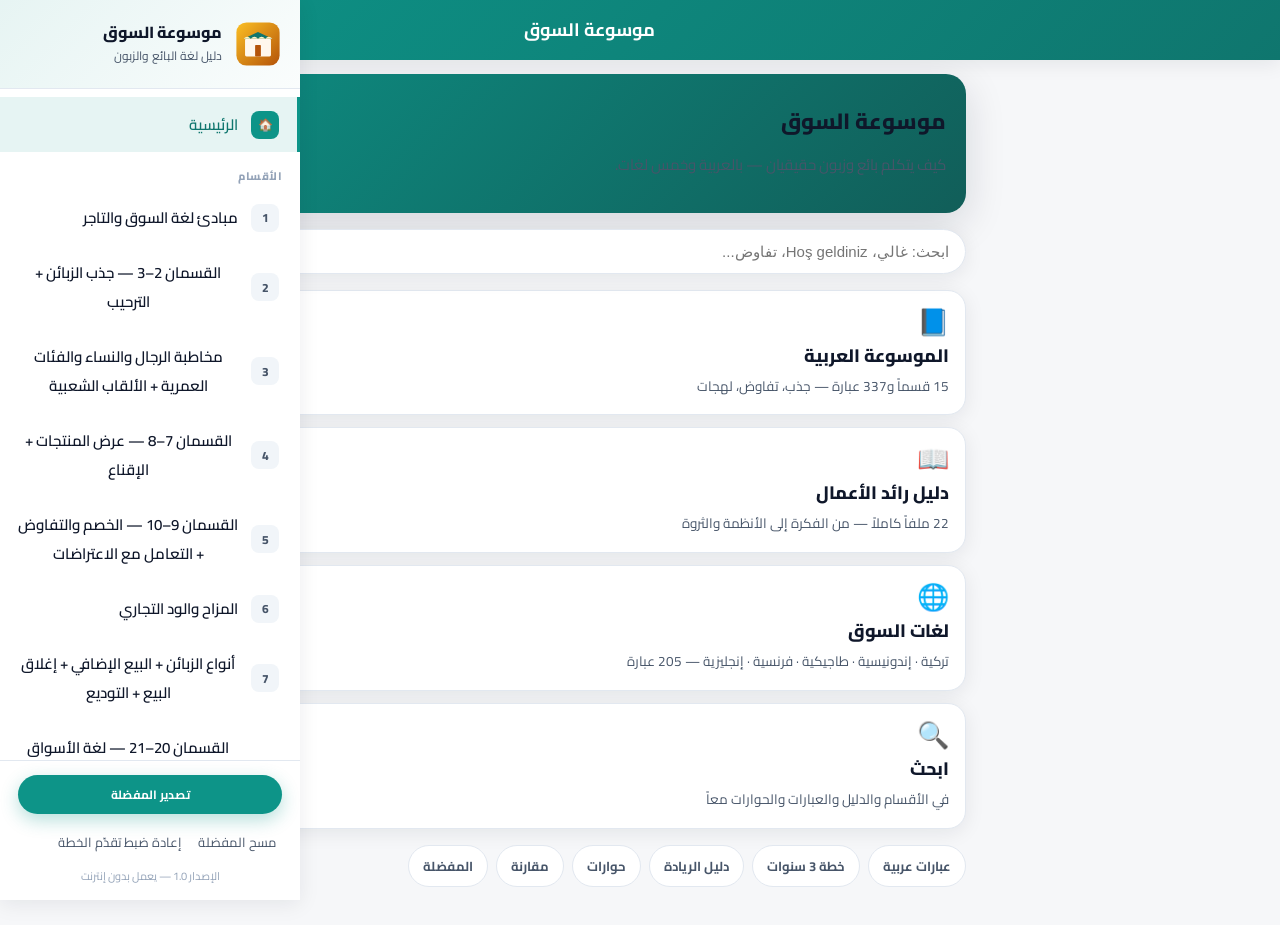
==== commit d8f8697b: "Add 3-year shop-to-business plan from work repo. Import the practical 144-week plan, 100 mistakes, s" ====
--- a/Souq/index.html
+++ b/Souq/index.html
@@ -92,6 +92,7 @@
           <input type="file" id="importDataFile" accept=".json" hidden>
         </div>
         <button id="resetFavs" class="text-btn">مسح المفضلة</button>
+        <button id="resetWorkProgress" class="text-btn">إعادة ضبط تقدّم الخطة</button>
         <p class="version">الإصدار 1.0 — يعمل بدون إنترنت</p>
       </div>
     </nav>
@@ -132,6 +133,7 @@
   </div>
 
   <script src="js/data.js"></script>
+  <script src="js/work-data.js"></script>
   <script src="js/app.js"></script>
 </body>
 </html>
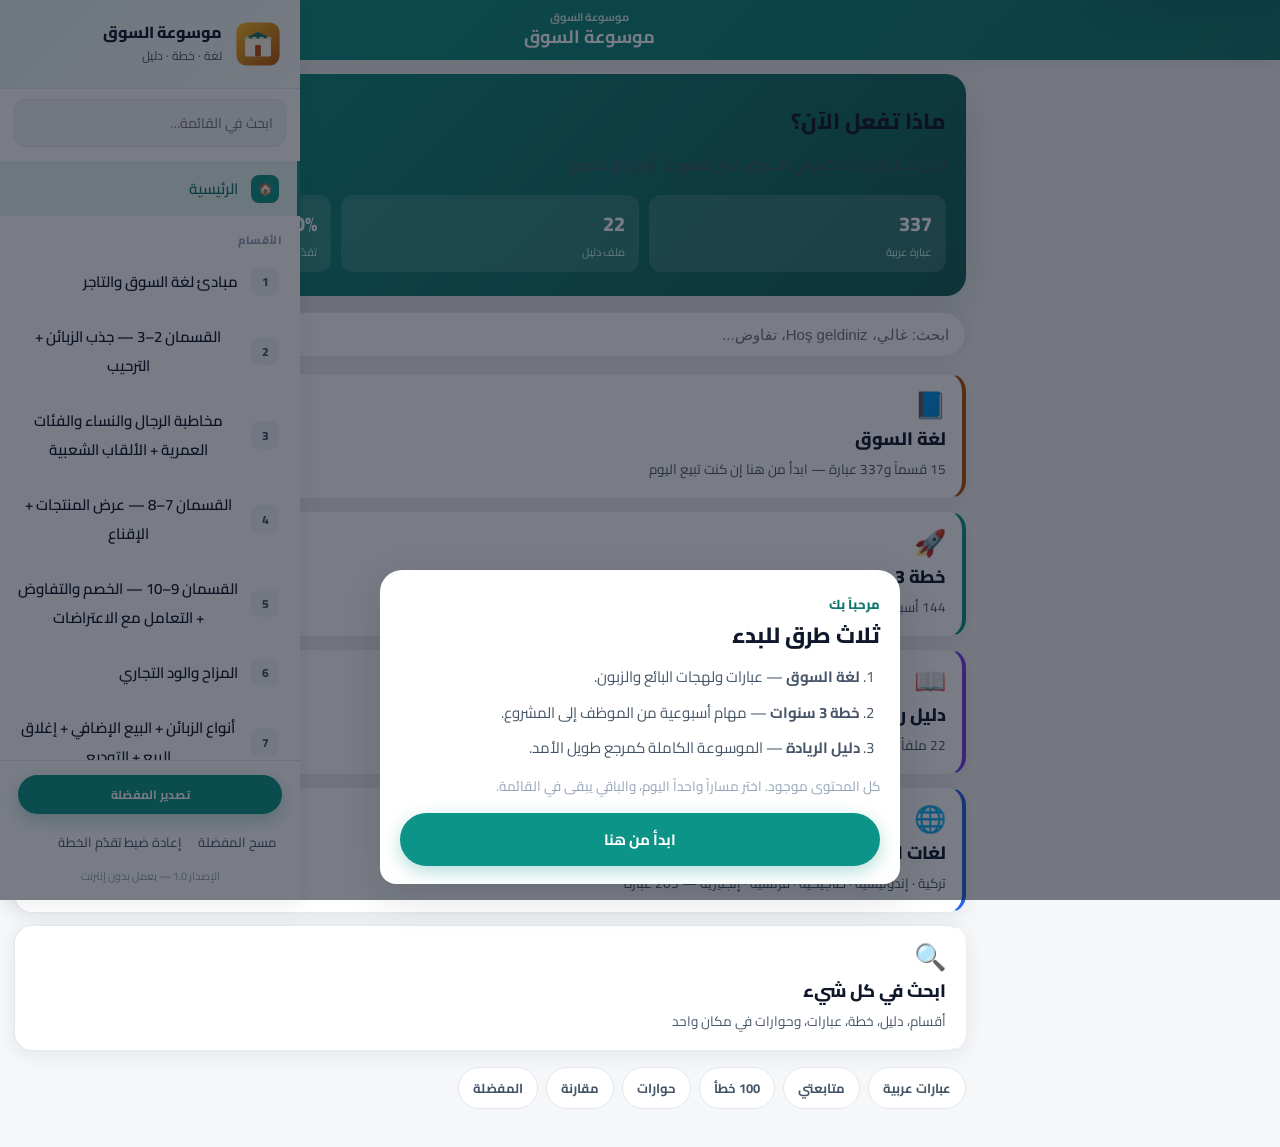
==== commit 6f01949f: "Polish Souq UX without removing content. Add a short first-run guide, continue-where-you-left-off, d" ====
--- a/Souq/index.html
+++ b/Souq/index.html
@@ -15,6 +15,20 @@
   <title>موسوعة السوق</title>
 </head>
 <body>
+  <a class="skip-link" href="#content">تخطي إلى المحتوى</a>
+  <div id="welcomeSheet" class="welcome-sheet" hidden>
+    <div class="welcome-card" role="dialog" aria-labelledby="welcomeTitle">
+      <p class="welcome-kicker">مرحباً بك</p>
+      <h2 id="welcomeTitle">ثلاث طرق للبدء</h2>
+      <ol class="welcome-steps">
+        <li><b>لغة السوق</b> — عبارات ولهجات البائع والزبون.</li>
+        <li><b>خطة 3 سنوات</b> — مهام أسبوعية من الموظف إلى المشروع.</li>
+        <li><b>دليل الريادة</b> — الموسوعة الكاملة كمرجع طويل الأمد.</li>
+      </ol>
+      <p class="welcome-note">كل المحتوى موجود. اختر مساراً واحداً اليوم، والباقي يبقى في القائمة.</p>
+      <button type="button" id="welcomeStart" class="btn-primary">ابدأ من هنا</button>
+    </div>
+  </div>
   <div id="app">
     <!-- شاشة البداية -->
     <div id="splash" class="splash">
@@ -50,6 +64,7 @@
         <svg viewBox="0 0 24 24" width="24" height="24"><path fill="currentColor" d="M3 6h18v2H3zm0 5h18v2H3zm0 5h18v2H3z"/></svg>
       </button>
       <div class="header-title">
+        <p class="header-kicker" id="headerKicker">موسوعة السوق</p>
         <h1 id="sectionTitle">موسوعة السوق</h1>
       </div>
       <div class="header-actions">
@@ -82,8 +97,12 @@
         </svg>
         <div>
           <h2>موسوعة السوق</h2>
-          <p>دليل لغة البائع والزبون</p>
+          <p>لغة · خطة · دليل</p>
         </div>
+      </div>
+      <div class="drawer-search">
+        <label class="sr-only" for="navFilter">تصفية القائمة</label>
+        <input id="navFilter" type="search" placeholder="ابحث في القائمة…" autocomplete="off">
       </div>
       <ul id="navList" class="nav-list"></ul>
       <div class="drawer-footer">
--- a/Souq/css/styles.css
+++ b/Souq/css/styles.css
@@ -608,3 +608,91 @@
   }
   .md-body{max-width:40rem}
 }
+
+/* ===== طبقة polish احترافية (بدون حذف محتوى) ===== */
+.sr-only{
+  position:absolute;width:1px;height:1px;padding:0;margin:-1px;overflow:hidden;
+  clip:rect(0,0,0,0);white-space:nowrap;border:0;
+}
+.skip-link{
+  position:absolute;right:12px;top:-60px;z-index:10000;background:#fff;color:#0f172a;
+  padding:10px 14px;border-radius:10px;font-weight:800;box-shadow:var(--shadow-lg);
+}
+.skip-link:focus{top:12px}
+:focus-visible{outline:3px solid var(--amber);outline-offset:2px}
+.icon-btn:focus-visible,.nav-tab:focus-visible,.btn-primary:focus-visible{outline-offset:3px}
+@media (prefers-reduced-motion:reduce){
+  *,*::before,*::after{animation:none!important;transition:none!important;scroll-behavior:auto!important}
+}
+
+.header-kicker{font-size:11px;font-weight:700;opacity:.8;margin:0;line-height:1.2;text-align:center}
+.header-title h1{margin-top:0}
+
+.drawer-search{padding:10px 14px 6px}
+.drawer-search input{
+  width:100%;padding:10px 12px;border-radius:12px;border:1px solid var(--border);
+  background:var(--surface-2);color:var(--text);font-family:inherit;font-size:14px;
+}
+.drawer-search input:focus{outline:none;border-color:var(--teal-500)}
+.nav-item[hidden]{display:none}
+
+.welcome-sheet{
+  position:fixed;inset:0;z-index:8000;background:rgba(11,18,32,.55);
+  display:flex;align-items:flex-end;justify-content:center;padding:16px;
+}
+.welcome-card{
+  width:min(520px,100%);background:var(--surface);color:var(--text);
+  border-radius:22px 22px 16px 16px;padding:22px 20px 18px;box-shadow:var(--shadow-lg);
+}
+.welcome-kicker{color:var(--teal-700);font-weight:800;font-size:13px;margin-bottom:4px}
+.welcome-card h2{font-size:22px;margin-bottom:12px}
+.welcome-steps{padding-right:20px;margin:0 0 12px}
+.welcome-steps li{margin:8px 0;color:var(--text-soft);font-size:15px}
+.welcome-note{font-size:13.5px;color:var(--text-mute);margin-bottom:14px}
+
+.continue-card{
+  display:flex;align-items:center;gap:12px;width:100%;text-align:right;
+  background:var(--surface);border:1px solid var(--border);border-radius:18px;
+  padding:14px 16px;margin-bottom:14px;box-shadow:var(--shadow);
+}
+.continue-card .cc-ic{font-size:24px}
+.continue-card .cc-k{font-size:12px;font-weight:800;color:var(--teal-700)}
+.continue-card .cc-t{font-size:16px;font-weight:800}
+.continue-card .cc-n{font-size:13px;color:var(--text-soft)}
+
+.home-now{margin:0 0 14px}
+.home-now h2{font-size:15px;margin-bottom:8px;color:var(--text-soft)}
+
+.gate{
+  border-right:4px solid transparent;
+}
+.gate:nth-child(1){border-right-color:#b45309}
+.gate:nth-child(2){border-right-color:var(--teal-600)}
+.gate:nth-child(3){border-right-color:var(--purple)}
+.gate:nth-child(4){border-right-color:var(--blue)}
+
+.nav-tab{min-height:48px;padding:4px 2px}
+.nav-tab span{max-width:100%;overflow:hidden;text-overflow:ellipsis;white-space:nowrap}
+
+.content{animation:fadeIn .28s ease}
+.phrase-card,.section-tile,.card,.scenario,.error-item{transition:transform .15s,box-shadow .15s}
+.section-tile:hover,.phrase-card:hover,.gate:hover{box-shadow:var(--shadow-lg)}
+
+.md-sec > h2{
+  position:sticky;top:calc(var(--header-h) + 6px);z-index:3;
+  background:linear-gradient(180deg,var(--surface) 70%,transparent);
+  padding:8px 0 10px;
+}
+.reading .toc a{min-height:40px;display:flex;align-items:center}
+
+.empty-state{
+  text-align:center;padding:28px 16px;color:var(--text-soft);
+  background:var(--surface);border:1px dashed var(--border);border-radius:16px;
+}
+.empty-state b{display:block;color:var(--text);font-size:17px;margin-bottom:6px}
+
+.icon-btn,.fav-star,.speak-btn.wide,.chip,.lang-pill{min-height:40px}
+.speak-btn:not(.wide){min-width:40px;min-height:40px}
+
+[data-theme="dark"] .welcome-kicker,[data-theme="dark"] .continue-card .cc-k{color:var(--teal-500)}
+[data-theme="dark"] .header-kicker{opacity:.75}
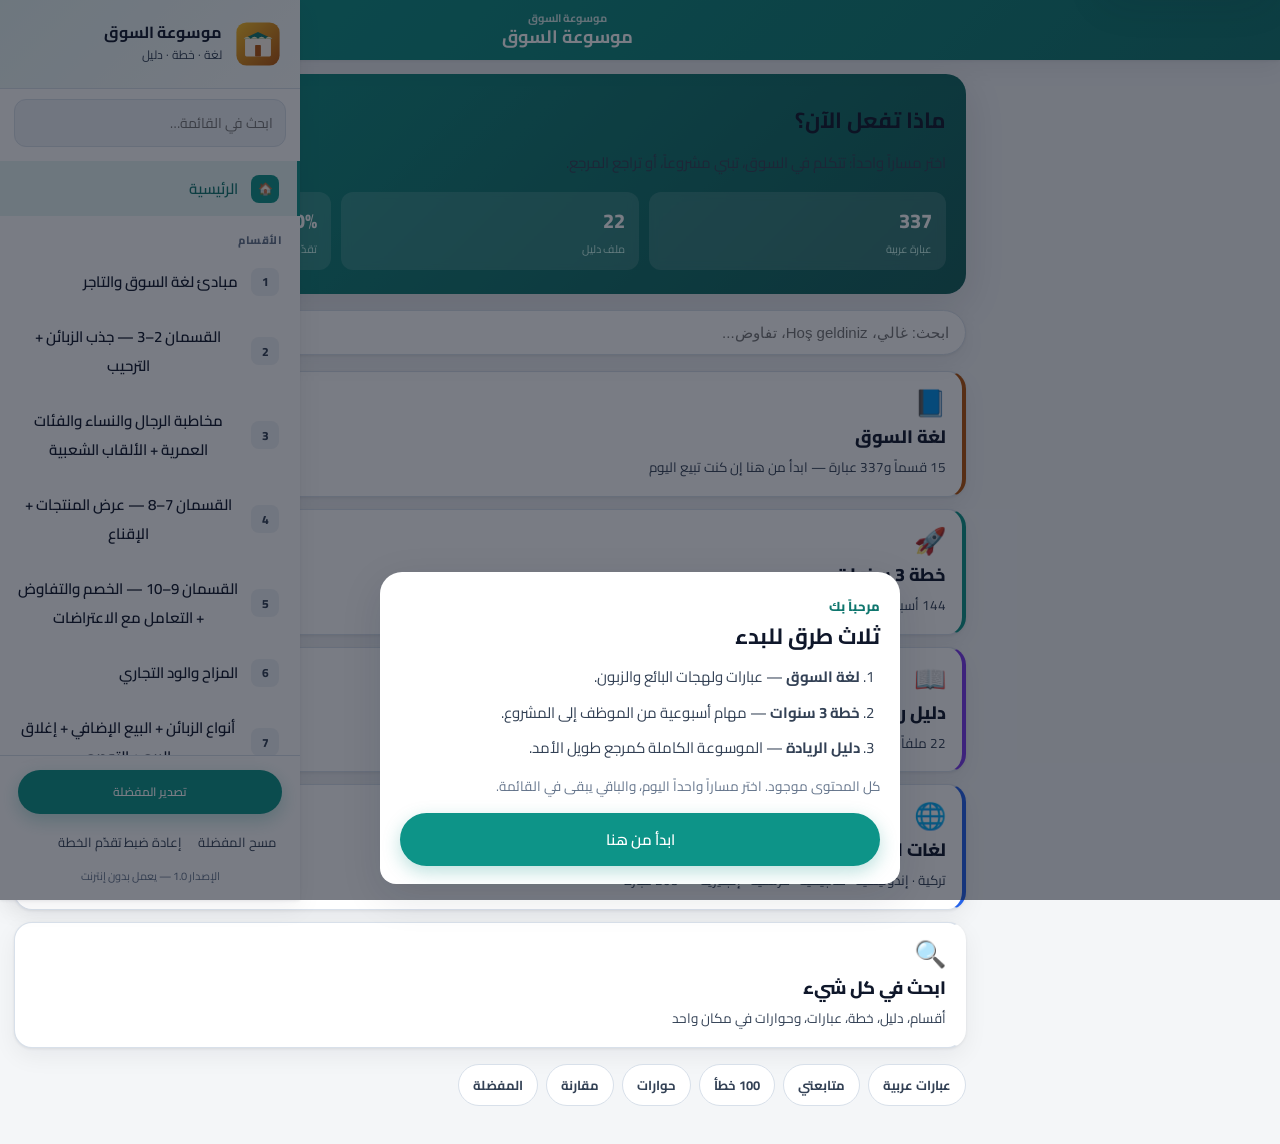
==== commit 4791c542: "Apply UI/UX Pro Max tokens on current Souq. Semantic tokens, hover/focus/disabled states, contrast, " ====
--- a/Souq/index.html
+++ b/Souq/index.html
@@ -17,7 +17,7 @@
 <body>
   <a class="skip-link" href="#content">تخطي إلى المحتوى</a>
   <div id="welcomeSheet" class="welcome-sheet" hidden>
-    <div class="welcome-card" role="dialog" aria-labelledby="welcomeTitle">
+    <div class="welcome-card" role="dialog" aria-modal="true" aria-labelledby="welcomeTitle">
       <p class="welcome-kicker">مرحباً بك</p>
       <h2 id="welcomeTitle">ثلاث طرق للبدء</h2>
       <ol class="welcome-steps">
@@ -148,7 +148,7 @@
       <svg viewBox="0 0 24 24" width="24" height="24"><path fill="currentColor" d="M7.4 15.4L12 10.8l4.6 4.6L18 14l-6-6-6 6z"/></svg>
     </button>
 
-    <div id="toast" class="toast" hidden></div>
+    <div id="toast" class="toast" hidden role="status" aria-live="polite"></div>
   </div>
 
   <script src="js/data.js"></script>
--- a/Souq/css/styles.css
+++ b/Souq/css/styles.css
@@ -1,4 +1,5 @@
 /* ===== الخطوط والإعدادات العامة ===== */
+[hidden] { display: none !important; }
 @font-face {
   font-family: 'Cairo';
   src: url('fonts/Cairo-Variable.ttf') format('truetype');
@@ -10,27 +11,40 @@
   --amber:#f59e0b; --amber-light:#fbbf24;
   --rose:#e11d48; --rose-light:#fb7185;
   --green:#16a34a; --blue:#2563eb; --purple:#7c3aed; --orange:#ea580c;
-  --bg:#f6f7f9; --surface:#ffffff; --surface-2:#f1f5f9;
-  --text:#0f172a; --text-soft:#475569; --text-mute:#94a3b8;
-  --border:#e2e8f0; --shadow:0 4px 20px rgba(15,23,42,.08); --shadow-lg:0 12px 40px rgba(15,23,42,.14);
+  --color-primary:var(--teal-600);
+  --color-primary-hover:var(--teal-700);
+  --color-on-primary:#ffffff;
+  --color-ring:var(--teal-600);
+  --bg:#f4f6f8; --surface:#ffffff; --surface-2:#eef2f6;
+  --text:#0f172a; --text-soft:#334155; --text-mute:#64748b;
+  --border:#d8e0ea;
+  --shadow:0 1px 3px rgb(15 23 42 / .08), 0 8px 24px rgb(15 23 42 / .06);
+  --shadow-lg:0 12px 40px rgb(15 23 42 / .12);
   --radius:16px; --radius-sm:10px;
   --header-h:60px; --bottom-h:64px;
+  --duration-fast:150ms; --duration-normal:200ms;
+  --touch:44px;
 }
 [data-theme="dark"]{
-  --bg:#0b1220; --surface:#111c30; --surface-2:#0f1829;
-  --text:#e8edf5; --text-soft:#aebbd0; --text-mute:#6b7a93;
-  --border:#1e2c44; --shadow:0 4px 20px rgba(0,0,0,.4); --shadow-lg:0 12px 40px rgba(0,0,0,.55);
+  --bg:#0f172a; --surface:#1e293b; --surface-2:#334155;
+  --text:#f8fafc; --text-soft:#cbd5e1; --text-mute:#94a3b8;
+  --border:#334155;
+  --color-primary:#14b8a6; --color-primary-hover:#2dd4bf; --color-on-primary:#042f2e;
+  --color-ring:#2dd4bf;
+  --shadow:0 4px 20px rgba(0,0,0,.3); --shadow-lg:0 12px 40px rgba(0,0,0,.4);
 }
 *{box-sizing:border-box;margin:0;padding:0;-webkit-tap-highlight-color:transparent}
 html{scroll-behavior:smooth}
+mark{background:var(--amber);color:#fff;border-radius:2px;padding:0 2px}
 body{
   font-family:"Cairo", "Segoe UI",Tahoma,"Helvetica Neue",system-ui,sans-serif;
   background:var(--bg); color:var(--text); line-height:1.85;
   -webkit-font-smoothing:antialiased; overflow-x:hidden;
   padding-bottom:env(safe-area-inset-bottom);
 }
-h1,h2,h3,h4{font-weight:800;line-height:1.4}
-button{font-family:inherit;cursor:pointer;border:none;background:none;color:inherit}
+h1,h2,h3,h4{font-weight:700;line-height:1.3}
+button,a,[data-go],.chip,.nav-tab,.nav-item,.section-tile,.gate{cursor:pointer}
+button{font-family:inherit;border:none;background:none;color:inherit}
 ul{list-style:none}
 a{color:var(--teal-600);text-decoration:none}
 img{max-width:100%}
@@ -57,8 +71,9 @@
   padding-top:env(safe-area-inset-top);box-shadow:var(--shadow);
 }
 .app-header h1{font-size:18px;font-weight:700;flex:1;text-align:center;margin-top:env(safe-area-inset-top)}
-.icon-btn{width:42px;height:42px;border-radius:50%;display:flex;align-items:center;justify-content:center;color:#fff;transition:background .2s}
-.icon-btn:active{background:rgba(255,255,255,.18)}
+.icon-btn{width:var(--touch);height:var(--touch);min-width:var(--touch);min-height:var(--touch);border-radius:50%;display:flex;align-items:center;justify-content:center;color:#fff;transition:transform var(--duration-fast), background var(--duration-fast)}
+.icon-btn:hover{background:rgba(255,255,255,.14)}
+.icon-btn:active{background:rgba(255,255,255,.22);transform:scale(.94)}
 .install-btn{background:rgba(255,255,255,.18)}
 .header-actions { display: flex; align-items: center; gap: 8px; }
 
@@ -84,9 +99,9 @@
 .nav-list{flex:1;overflow-y:auto;padding:8px 0}
 .nav-item{
   display:flex;align-items:center;gap:13px;padding:13px 18px;width:100%;font-size:15px;font-weight:600;
-  color:var(--text);transition:background .15s;border-right:3px solid transparent;
-}
-.nav-item:active{background:var(--surface-2)}
+  color:var(--text);transition:transform .2s, background .15s;border-right:3px solid transparent;
+}
+.nav-item:active{background:var(--surface-2);transform:scale(.98)}
 .nav-item.active{background:rgba(13,148,136,.1);color:var(--teal-700);border-right-color:var(--teal-600)}
 [data-theme="dark"] .nav-item.active{color:var(--teal-500)}
 .nav-item .ni-num{display:inline-flex;align-items:center;justify-content:center;width:28px;height:28px;border-radius:8px;background:var(--surface-2);font-size:12px;font-weight:800;color:var(--text-soft);flex-shrink:0}
@@ -97,7 +112,9 @@
 .version{font-size:11px;color:var(--text-mute);text-align:center;margin-top:6px}
 
 /* ===== المحتوى ===== */
+@keyframes fadeSlideUp{from{opacity:0;transform:translateY(12px)}to{opacity:1;transform:translateY(0)}}
 .content{padding:calc(var(--header-h) + 14px) 14px calc(var(--bottom-h) + 24px);max-width:820px;margin:0 auto}
+.animate-enter{animation:fadeSlideUp .35s cubic-bezier(.4,0,.2,1)}
 
 /* البطاقات */
 .card{background:var(--surface);border-radius:var(--radius);padding:18px;box-shadow:var(--shadow);margin-bottom:14px;border:1px solid var(--border)}
@@ -129,6 +146,7 @@
   box-shadow:var(--shadow);border:1px solid var(--border);transition:transform .15s,box-shadow .15s;
   display:flex;flex-direction:column;align-items:center;gap:8px;
 }
+.section-tile:hover{transform:translateY(-1px)}
 .section-tile:active{transform:scale(.97)}
 .section-tile .ic{width:48px;height:48px;border-radius:14px;display:flex;align-items:center;justify-content:center;color:#fff;font-size:22px}
 .section-tile .t{font-size:13.5px;font-weight:700;color:var(--text);line-height:1.4}
@@ -179,12 +197,12 @@
 [data-theme="dark"] .box{background:rgba(255,255,255,.04)}
 
 /* الجداول */
-.table-wrap{overflow-x:auto;margin:12px 0;border-radius:var(--radius-sm);border:1px solid var(--border)}
-table{width:100%;border-collapse:collapse;font-size:13.5px;min-width:420px}
-th,td{padding:10px 12px;text-align:right;border-bottom:1px solid var(--border)}
-th{background:var(--teal-600);color:#fff;font-weight:700;white-space:nowrap}
+.table-wrap{overflow-x:auto;-webkit-overflow-scrolling:touch;margin:12px 0;border-radius:var(--radius-sm);border:1px solid var(--border)}
+table{width:100%;border-collapse:collapse;font-size:13.5px;min-width:0}
+th,td{padding:10px 12px;text-align:right;border-bottom:1px solid var(--border);word-break:break-word}
+th{background:var(--teal-600);color:#fff;font-weight:700;white-space:nowrap;font-size:12px}
 tr:nth-child(even){background:var(--surface-2)}
-td{color:var(--text-soft)}
+td{color:var(--text-soft);line-height:1.7}
 
 /* قائمة الأخطاء */
 .error-item{background:var(--surface);border-radius:var(--radius-sm);padding:13px 15px;margin-bottom:8px;border:1px solid var(--border);border-right:3px solid var(--rose)}
@@ -246,9 +264,12 @@
 .bar > span{display:block;height:100%;background:linear-gradient(90deg,var(--teal-500),var(--teal-700));border-radius:8px;transition:width .5s}
 
 /* زر القسم/الإكمال */
-.btn-primary{display:inline-flex;align-items:center;justify-content:center;gap:8px;padding:12px 22px;background:var(--teal-600);color:#fff;border-radius:30px;font-weight:700;font-size:15px;box-shadow:0 6px 18px rgba(13,148,136,.3);transition:transform .15s;width:100%}
-.btn-primary:active{transform:scale(.98)}
+.btn-primary{display:inline-flex;align-items:center;justify-content:center;gap:8px;padding:12px 22px;min-height:var(--touch);background:var(--color-primary);color:var(--color-on-primary);border-radius:30px;font-weight:600;font-size:15px;box-shadow:0 6px 18px rgba(13,148,136,.28);transition:background var(--duration-fast),transform var(--duration-fast),box-shadow var(--duration-normal);width:100%}
+.btn-primary:hover{background:var(--color-primary-hover)}
+.btn-primary:active{transform:scale(.98);box-shadow:none}
 .btn-primary.ghost{background:var(--surface);color:var(--teal-700);border:1.5px solid var(--teal-600);box-shadow:none}
+.btn-primary.ghost:hover{background:rgba(13,148,136,.08)}
+.btn-primary:disabled{opacity:.5;pointer-events:none;cursor:not-allowed}
 
 /* تنقل سفلي */
 .bottom-nav{
@@ -384,9 +405,9 @@
 }
 
 /* أزرار النطق */
-.say{display:inline-flex;flex-direction:column;align-items:flex-start;gap:2px;vertical-align:middle;margin:3px 4px 3px 0;max-width:100%}
-.say-block{display:flex;flex-direction:column;align-items:flex-start;gap:4px;margin:4px 0}
-.say-inline{display:flex;flex-direction:column;align-items:flex-start;gap:2px;margin:4px 0}
+.say{display:inline-flex;flex-direction:row;align-items:center;gap:6px;vertical-align:middle;margin:3px 4px 3px 0;max-width:100%}
+.say-block{display:flex;flex-direction:row;align-items:center;gap:8px;margin:4px 0}
+.say-inline{display:inline-flex;flex-direction:row;align-items:center;gap:6px;margin:4px 0}
 .say-txt{line-height:1.7}
 .say-sep{color:var(--text-mute);padding:0 2px}
 .speak-btn{
@@ -561,7 +582,16 @@
 
 /* قراءة مريحة */
 .reading{display:block}
-.md-body{max-width:40rem}
+.md-body{max-width:40rem;overflow-wrap:break-word;word-wrap:break-word;word-break:break-word}
+.md-body h2{margin-top:28px;margin-bottom:8px;font-size:18px;color:var(--teal-700);border-bottom:2px solid var(--border);padding-bottom:6px}
+.md-body h3{margin-top:18px;margin-bottom:6px;font-size:15.5px;color:var(--text)}
+.md-body h4{margin-top:14px;margin-bottom:4px;font-size:14.5px}
+.md-body p{margin:8px 0;line-height:1.85}
+.md-body ul,.md-body ol{margin:8px 0;padding-right:22px}
+.md-body li{margin:4px 0;line-height:1.75}
+.md-body hr{border:none;border-top:1px solid var(--border);margin:20px 0}
+.md-body .table-wrap{max-width:100%;overflow-x:auto}
+[data-theme="dark"] .md-body h2{color:var(--teal-500)}
 .md-sec{
   background:var(--surface);border:1px solid var(--border);border-radius:16px;
   padding:8px 16px 12px;margin:16px 0;box-shadow:var(--shadow);
@@ -588,12 +618,14 @@
 blockquote{
   background:var(--surface);box-shadow:var(--shadow);
   border-right:4px solid var(--amber);position:relative;
-}
+  padding:14px 18px 14px 14px;margin:12px 0;border-radius:var(--radius-sm);
+  font-size:14px;line-height:1.8;color:var(--text-soft);
+}
+blockquote p{margin:4px 0}
 blockquote::before{content:"❝";position:absolute;left:12px;top:4px;font-size:22px;color:var(--amber);opacity:.7}
 
 @media(max-width:959px){
   .reading .toc{
-    position:sticky;top:calc(var(--header-h) + 8px);z-index:8;
     max-height:34vh;overflow:auto;margin-bottom:12px;
   }
 }
@@ -619,7 +651,10 @@
   padding:10px 14px;border-radius:10px;font-weight:800;box-shadow:var(--shadow-lg);
 }
 .skip-link:focus{top:12px}
-:focus-visible{outline:3px solid var(--amber);outline-offset:2px}
+:focus-visible{
+  outline:none;
+  box-shadow:0 0 0 2px var(--bg), 0 0 0 4px var(--color-ring);
+}
 .icon-btn:focus-visible,.nav-tab:focus-visible,.btn-primary:focus-visible{outline-offset:3px}
 @media (prefers-reduced-motion:reduce){
   *,*::before,*::after{animation:none!important;transition:none!important;scroll-behavior:auto!important}
@@ -692,7 +727,6 @@
 .empty-state b{display:block;color:var(--text);font-size:17px;margin-bottom:6px}
 
 .icon-btn,.fav-star,.speak-btn.wide,.chip,.lang-pill{min-height:40px}
-.speak-btn:not(.wide){min-width:40px;min-height:40px}
 
 [data-theme="dark"] .welcome-kicker,[data-theme="dark"] .continue-card .cc-k{color:var(--teal-500)}
 [data-theme="dark"] .header-kicker{opacity:.75}
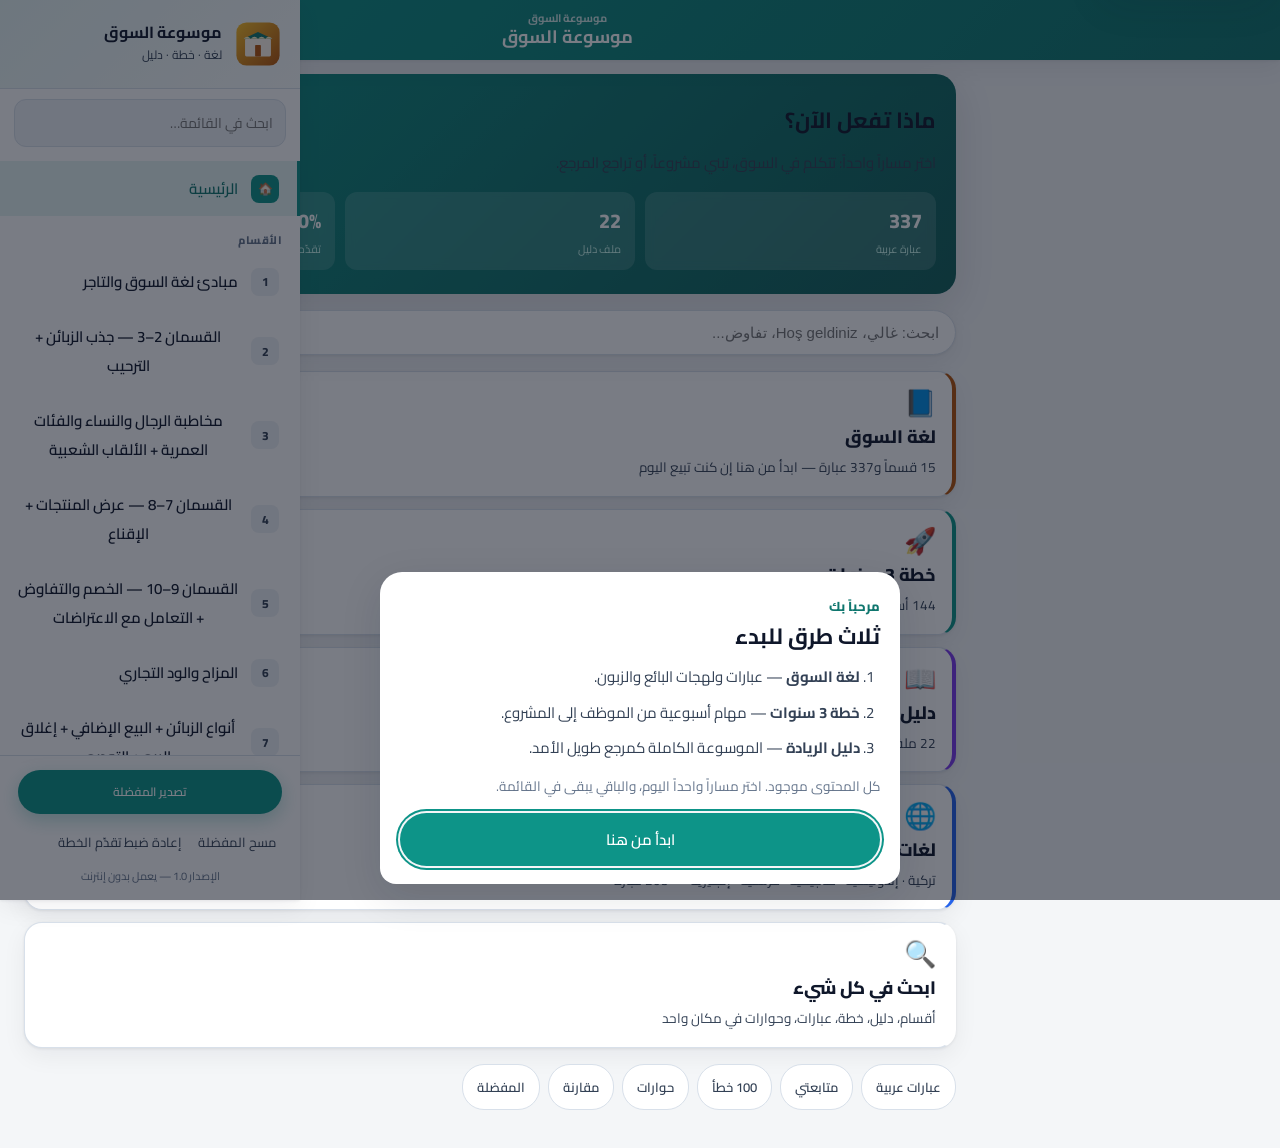
==== commit 329dbb37: "Apply more UI/UX Pro Max mobile rules. Faster taps, larger bottom-nav targets, landscape sheet, welc" ====
--- a/Souq/index.html
+++ b/Souq/index.html
@@ -3,7 +3,7 @@
 <head>
   <meta charset="UTF-8" />
   <meta name="viewport" content="width=device-width, initial-scale=1.0, viewport-fit=cover" />
-  <meta name="theme-color" content="#b45309" />
+  <meta name="theme-color" content="#0d9488" />
   <meta name="description" content="موسوعة لغة السوق والبائع والزبون — دليل شامل لعبارات وأساليب البيع والجذب والتفاوض في الأسواق العربية." />
   <meta name="apple-mobile-web-app-capable" content="yes" />
   <meta name="apple-mobile-web-app-status-bar-style" content="black-translucent" />
@@ -122,23 +122,23 @@
     <!-- شريط التنقل السفلي -->
     <nav class="bottom-nav" id="bottomNav" hidden>
       <button class="nav-tab active" data-route="home">
-        <svg viewBox="0 0 24 24" width="22" height="22"><path fill="currentColor" d="M12 3l9 8h-3v9h-5v-6h-2v6H6v-9H3z"/></svg>
+        <svg viewBox="0 0 24 24" width="22" height="22" aria-hidden="true"><path fill="currentColor" d="M12 3l9 8h-3v9h-5v-6h-2v6H6v-9H3z"/></svg>
         <span>الرئيسية</span>
       </button>
       <button class="nav-tab" data-route="chapters">
-        <svg viewBox="0 0 24 24" width="22" height="22"><path fill="currentColor" d="M4 4h7v16H4zm9 0h7v16h-7zM6 7h3v2H6zm9 0h3v2h-3z"/></svg>
+        <svg viewBox="0 0 24 24" width="22" height="22" aria-hidden="true"><path fill="currentColor" d="M4 4h7v16H4zm9 0h7v16h-7zM6 7h3v2H6zm9 0h3v2h-3z"/></svg>
         <span>الأقسام</span>
       </button>
       <button class="nav-tab" data-route="phrases">
-        <svg viewBox="0 0 24 24" width="22" height="22"><path fill="currentColor" d="M4 6h16v3H4zm0 5h16v3H4zm0 5h10v3H4z"/></svg>
+        <svg viewBox="0 0 24 24" width="22" height="22" aria-hidden="true"><path fill="currentColor" d="M4 6h16v3H4zm0 5h16v3H4zm0 5h10v3H4z"/></svg>
         <span>العبارات</span>
       </button>
       <button class="nav-tab" data-route="guide">
-        <svg viewBox="0 0 24 24" width="22" height="22"><path fill="currentColor" d="M6 4h11a2 2 0 012 2v14l-7-3-7 3V6a2 2 0 012-2z"/></svg>
+        <svg viewBox="0 0 24 24" width="22" height="22" aria-hidden="true"><path fill="currentColor" d="M6 4h11a2 2 0 012 2v14l-7-3-7 3V6a2 2 0 012-2z"/></svg>
         <span>الدليل</span>
       </button>
       <button class="nav-tab" data-route="languages">
-        <svg viewBox="0 0 24 24" width="22" height="22"><path fill="currentColor" d="M12 2a10 10 0 100 20 10 10 0 000-20zm7.4 9h-3.1a15.4 15.4 0 00-1.3-5.3A8.03 8.03 0 0119.4 11zM12 4c.9 1.5 1.7 3.6 2 7H10c.3-3.4 1.1-5.5 2-7zM4.6 13h3.1c.2 1.9.7 3.7 1.3 5.3A8.03 8.03 0 014.6 13zm3.1-2H4.6A8.03 8.03 0 019 5.7 15.4 15.4 0 007.7 11zM12 20c-.9-1.5-1.7-3.6-2-7h4c-.3 3.4-1.1 5.5-2 7zm3.3-1.7c.6-1.6 1.1-3.4 1.3-5.3h3.1a8.03 8.03 0 01-4.4 5.3z"/></svg>
+        <svg viewBox="0 0 24 24" width="22" height="22" aria-hidden="true"><path fill="currentColor" d="M12 2a10 10 0 100 20 10 10 0 000-20zm7.4 9h-3.1a15.4 15.4 0 00-1.3-5.3A8.03 8.03 0 0119.4 11zM12 4c.9 1.5 1.7 3.6 2 7H10c.3-3.4 1.1-5.5 2-7zM4.6 13h3.1c.2 1.9.7 3.7 1.3 5.3A8.03 8.03 0 014.6 13zm3.1-2H4.6A8.03 8.03 0 019 5.7 15.4 15.4 0 007.7 11zM12 20c-.9-1.5-1.7-3.6-2-7h4c-.3 3.4-1.1 5.5-2 7zm3.3-1.7c.6-1.6 1.1-3.4 1.3-5.3h3.1a8.03 8.03 0 01-4.4 5.3z"/></svg>
         <span>اللغات</span>
       </button>
     </nav>
--- a/Souq/css/styles.css
+++ b/Souq/css/styles.css
@@ -34,7 +34,7 @@
   --shadow:0 4px 20px rgba(0,0,0,.3); --shadow-lg:0 12px 40px rgba(0,0,0,.4);
 }
 *{box-sizing:border-box;margin:0;padding:0;-webkit-tap-highlight-color:transparent}
-html{scroll-behavior:smooth}
+html{scroll-behavior:smooth;touch-action:manipulation;overscroll-behavior-y:contain}
 mark{background:var(--amber);color:#fff;border-radius:2px;padding:0 2px}
 body{
   font-family:"Cairo", "Segoe UI",Tahoma,"Helvetica Neue",system-ui,sans-serif;
@@ -277,7 +277,9 @@
   display:flex;background:var(--surface);border-top:1px solid var(--border);
   padding-bottom:env(safe-area-inset-bottom);box-shadow:0 -4px 20px rgba(15,23,42,.06);
 }
-.nav-tab{flex:1;display:flex;flex-direction:column;align-items:center;justify-content:center;gap:3px;color:var(--text-mute);font-size:11px;font-weight:600;transition:color .2s}
+.nav-tab{flex:1;display:flex;flex-direction:column;align-items:center;justify-content:center;gap:4px;color:var(--text-mute);font-size:11px;font-weight:600;transition:color var(--duration-fast),background var(--duration-fast);min-height:48px}
+.nav-tab:hover{color:var(--text-soft)}
+.nav-tab:active{background:var(--surface-2)}
 .nav-tab.active{color:var(--teal-600)}
 
 /* زر الأعلى */
@@ -369,10 +371,16 @@
   .drawer{transform:translateX(0);right:auto;left:0;width:300px;box-shadow:var(--shadow)}
   .drawer-overlay{display:none!important}
   .app-header{padding-right:320px}
-  .content{margin-right:300px;max-width:none}
+  .content{margin-right:300px;max-width:none;padding-left:24px;padding-right:24px}
   .bottom-nav{display:none}
   #menuBtn{display:none}
   .content{padding-bottom:30px}
+}
+@media(orientation:landscape) and (max-height:500px){
+  .app-header{height:52px}
+  .content{padding-top:calc(52px + 12px)}
+  .welcome-sheet{align-items:center}
+  .welcome-card{max-height:90vh;overflow:auto}
 }
 
 /* شريط تمرير */
@@ -533,7 +541,7 @@
 /* شريط التصفية والبحث */
 .filter-bar{background:var(--surface);border:1px solid var(--border);border-radius:var(--radius);padding:13px;margin-bottom:14px;box-shadow:var(--shadow)}
 .filter-row{display:flex;gap:8px;flex-wrap:wrap;margin-top:8px}
-.filter-select{flex:1;min-width:130px;padding:10px 12px;border-radius:10px;border:1px solid var(--border);background:var(--surface-2);color:var(--text);font-family:inherit;font-size:13.5px}
+.filter-select{flex:1;min-width:130px;min-height:44px;padding:10px 12px;border-radius:10px;border:1px solid var(--border);background:var(--surface-2);color:var(--text);font-family:inherit;font-size:13.5px}
 .filter-select:focus{outline:none;border-color:var(--teal-500)}
 .result-count{font-size:13px;color:var(--text-mute);margin:4px 2px 12px;font-weight:700}
 
@@ -572,9 +580,11 @@
 .gate-n{font-size:13.5px;color:var(--text-soft);line-height:1.55}
 .chip-row{display:flex;flex-wrap:wrap;gap:8px;margin-bottom:8px}
 .chip{
-  padding:8px 14px;border-radius:22px;border:1px solid var(--border);
-  background:var(--surface);font-weight:700;font-size:13px;color:var(--text-soft);
-}
+  padding:10px 14px;min-height:44px;border-radius:22px;border:1px solid var(--border);
+  background:var(--surface);font-weight:600;font-size:13px;color:var(--text-soft);
+  transition:background var(--duration-fast),border-color var(--duration-fast);
+}
+.chip:hover{background:var(--surface-2);border-color:var(--teal-500);color:var(--text)}
 .home-search{margin:0 0 16px}
 .header-title{flex:1;min-width:0}
 .header-title h1{overflow:hidden;text-overflow:ellipsis;white-space:nowrap;max-width:100%}
